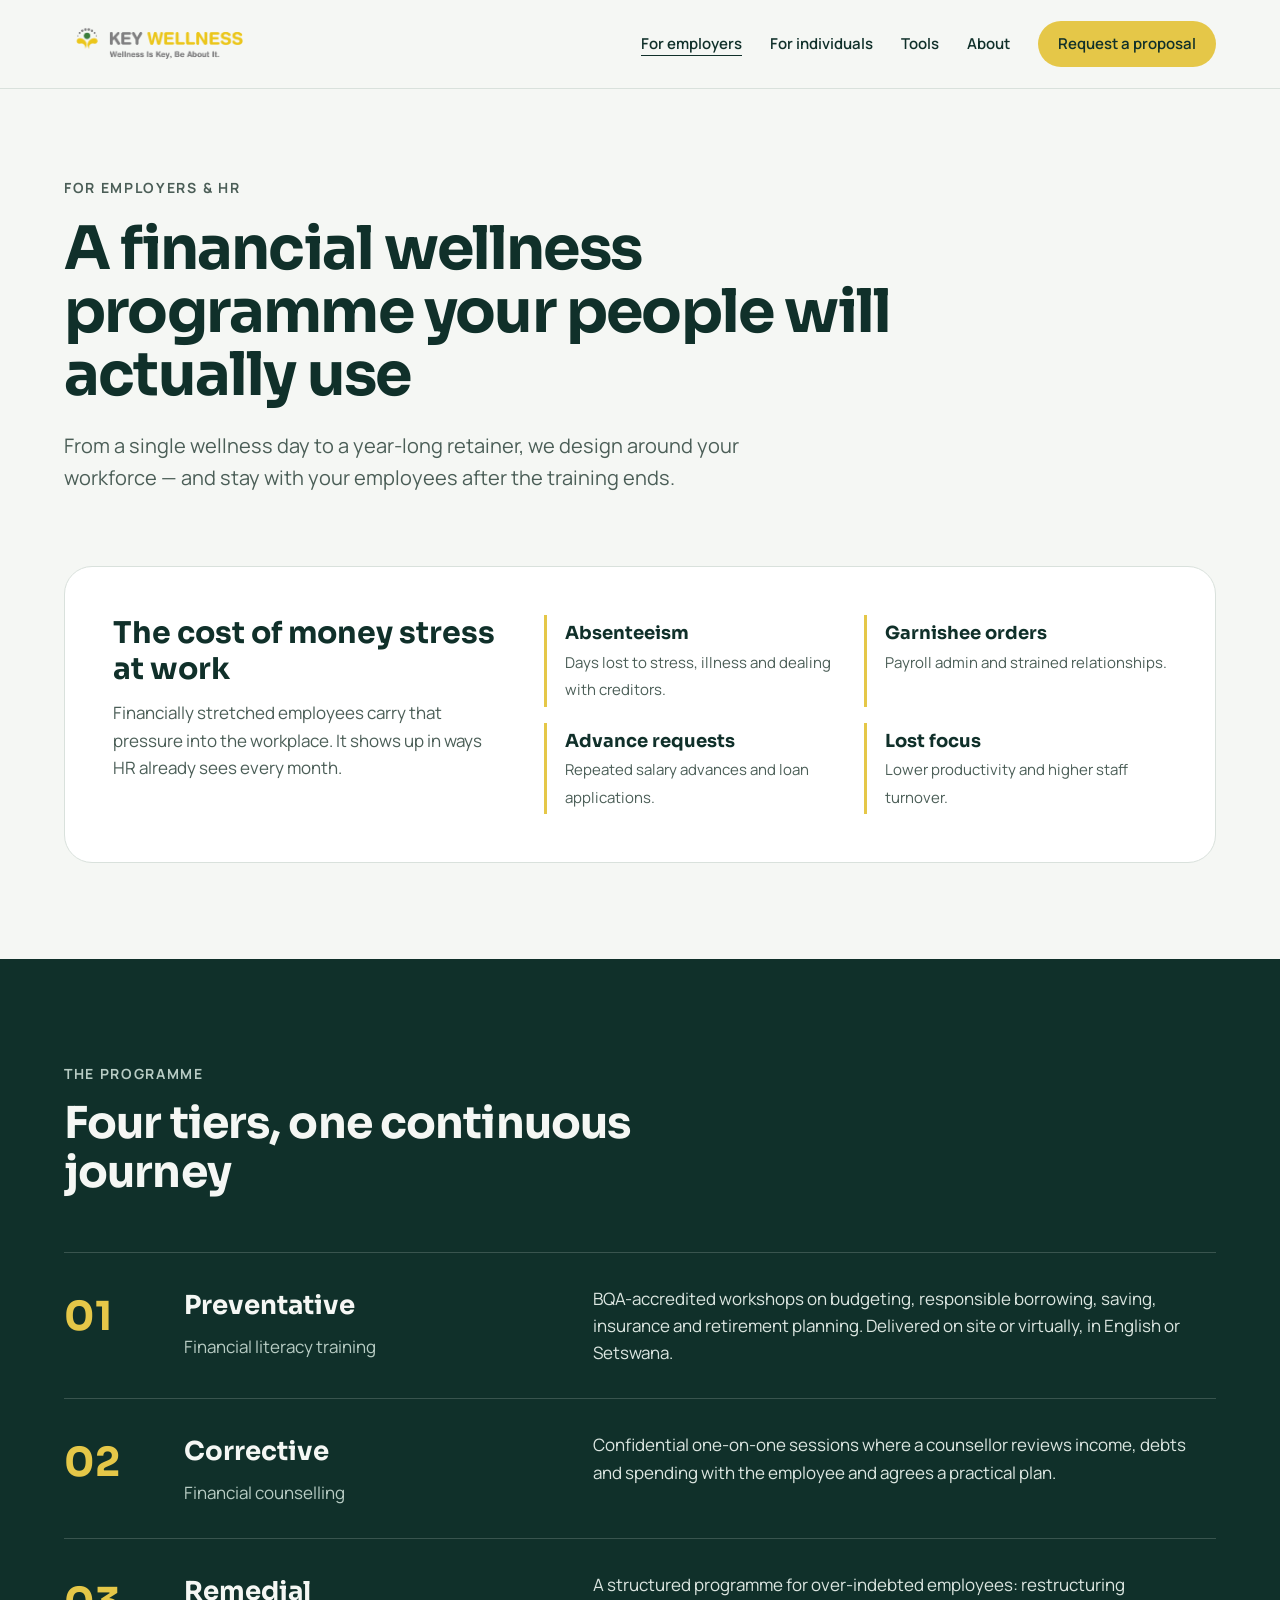
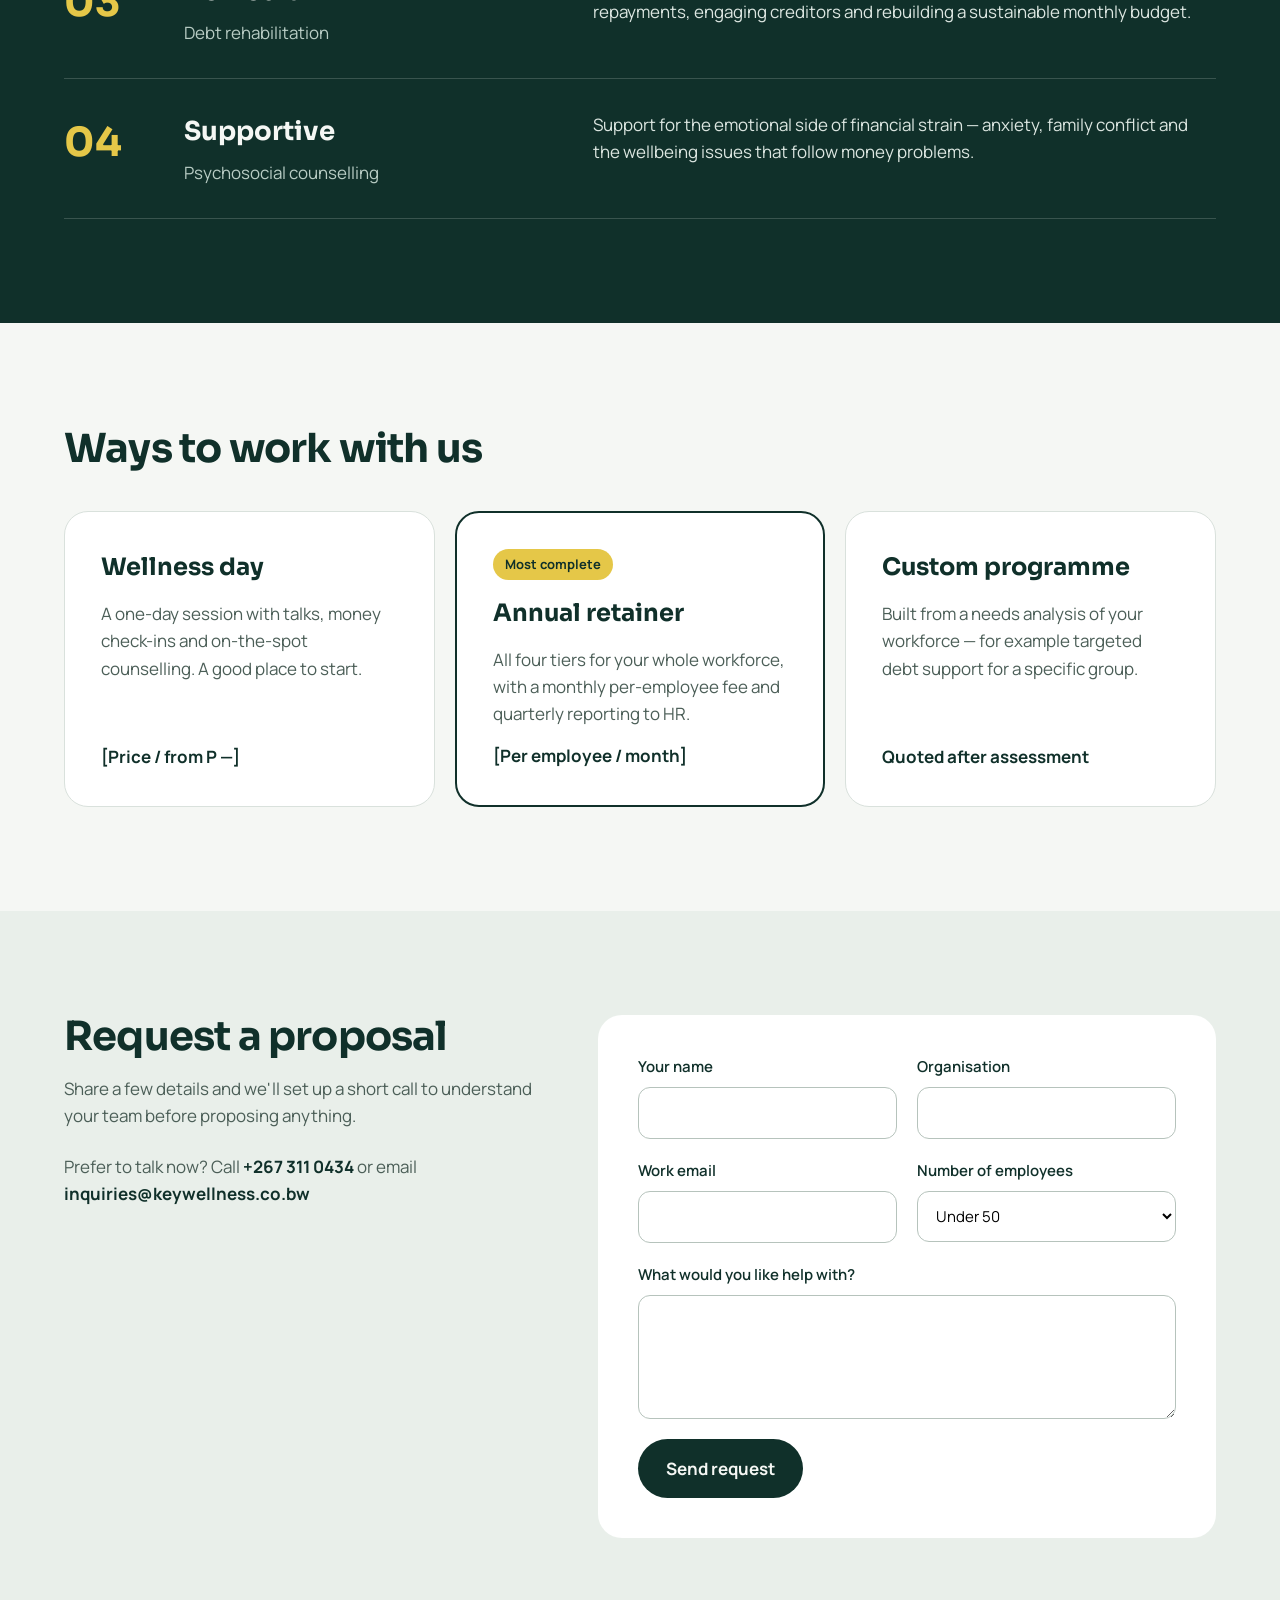
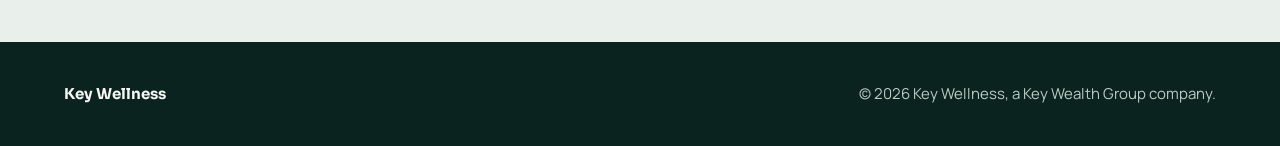
==== employers.html @ bf0156e6 "Redesign Key Wellness site: new home, employers and tools pages Earlier draft moved to previous/.  C" ====
<!doctype html>
<html lang="en">
<head>
<meta charset="utf-8">
<meta name="viewport" content="width=device-width, initial-scale=1">
<title>Key Wellness — For Employers</title>
<meta name="description" content="Financial wellness programmes for employers in Botswana: training, counselling, debt rehabilitation and psychosocial support.">
<link rel="icon" href="logo.png">
<link rel="preconnect" href="https://fonts.googleapis.com">
<link rel="stylesheet" href="https://fonts.googleapis.com/css2?family=Sora:wght@600;700&amp;family=Manrope:wght@400;500;600;700&amp;display=swap">
<style>
body{margin:0;background:#F5F7F4}
a{color:#10302A}a:hover{color:#1C4A40}
</style>
<style>html{scroll-behavior:smooth}*{box-sizing:border-box}img{max-width:100%}@media (max-width:640px){h1{font-size:44px!important}h2{font-size:32px!important}}</style>
</head>
<body>
<div style="font-family: Manrope, system-ui, sans-serif; color: #10302A; background: #F5F7F4; font-size: 17px; line-height: 1.6">

<header style="background: #F5F7F4; border-bottom: 1px solid #D9E1DC">
<nav style="max-width: 1200px; margin: 0 auto; padding: 18px 24px; display: flex; flex-wrap: wrap; align-items: center; justify-content: space-between; gap: 16px">
<a href="index.html" style="display: flex; align-items: center; gap: 10px; text-decoration: none; color: #10302A">
<img src="logo.png" alt="Key Wellness — Wellness Is Key, Be About It." style="height: 52px; width: auto; display: block">
</a>
<div style="display: flex; flex-wrap: wrap; align-items: center; gap: 28px; font-weight: 600; font-size: 15px">
<a href="employers.html" style="text-decoration: underline; text-underline-offset: 6px">For employers</a>
<a href="index.html" style="text-decoration: none">For individuals</a>
<a href="tools.html" style="text-decoration: none">Tools</a>
<a href="index.html" style="text-decoration: none">About</a>
<a href="#enquire" style="text-decoration: none; background: #E5C748; color: #10302A; padding: 11px 20px; border-radius: 999px; min-height: 44px; box-sizing: border-box; display: inline-flex; align-items: center">Request a proposal</a>
</div>
</nav>
</header>

<section style="max-width: 1200px; margin: 0 auto; padding: 88px 24px 72px">
<p style="margin: 0 0 18px; font-size: 14px; font-weight: 700; letter-spacing: 0.12em; text-transform: uppercase; color: #4B5E57">For employers &amp; HR</p>
<h1 style="margin: 0 0 24px; font-family: Sora, sans-serif; font-size: 60px; line-height: 1.05; letter-spacing: -0.03em; max-width: 880px">A financial wellness programme your people will actually use</h1>
<p style="margin: 0; font-size: 20px; color: #4B5E57; max-width: 44rem">From a single wellness day to a year-long retainer, we design around your workforce — and stay with your employees after the training ends.</p>
</section>

<section style="max-width: 1200px; margin: 0 auto; padding: 0 24px 96px">
<div style="background: #FFFFFF; border: 1px solid #D9E1DC; border-radius: 28px; padding: 48px; display: flex; flex-wrap: wrap; gap: 40px">
<div style="flex: 1 1 340px; min-width: 0">
<h2 style="margin: 0 0 12px; font-family: Sora, sans-serif; font-size: 30px; line-height: 1.2">The cost of money stress at work</h2>
<p style="margin: 0; color: #4B5E57">Financially stretched employees carry that pressure into the workplace. It shows up in ways HR already sees every month.</p>
</div>
<div style="flex: 2 1 520px; min-width: 0; display: flex; flex-wrap: wrap; gap: 16px">
<div style="flex: 1 1 220px; border-left: 3px solid #E5C748; padding: 4px 0 4px 18px"><strong style="display: block; font-family: Sora, sans-serif; font-size: 18px">Absenteeism</strong><span style="color: #4B5E57; font-size: 15px">Days lost to stress, illness and dealing with creditors.</span></div>
<div style="flex: 1 1 220px; border-left: 3px solid #E5C748; padding: 4px 0 4px 18px"><strong style="display: block; font-family: Sora, sans-serif; font-size: 18px">Garnishee orders</strong><span style="color: #4B5E57; font-size: 15px">Payroll admin and strained relationships.</span></div>
<div style="flex: 1 1 220px; border-left: 3px solid #E5C748; padding: 4px 0 4px 18px"><strong style="display: block; font-family: Sora, sans-serif; font-size: 18px">Advance requests</strong><span style="color: #4B5E57; font-size: 15px">Repeated salary advances and loan applications.</span></div>
<div style="flex: 1 1 220px; border-left: 3px solid #E5C748; padding: 4px 0 4px 18px"><strong style="display: block; font-family: Sora, sans-serif; font-size: 18px">Lost focus</strong><span style="color: #4B5E57; font-size: 15px">Lower productivity and higher staff turnover.</span></div>
</div>
</div>
</section>

<section style="background: #10302A; color: #F5F7F4">
<div style="max-width: 1200px; margin: 0 auto; padding: 104px 24px">
<p style="margin: 0 0 14px; font-size: 14px; font-weight: 700; letter-spacing: 0.12em; text-transform: uppercase; color: #B8CCC4">The programme</p>
<h2 style="margin: 0 0 56px; font-family: Sora, sans-serif; font-size: 44px; line-height: 1.1; letter-spacing: -0.02em; max-width: 700px">Four tiers, one continuous journey</h2>
<div style="display: flex; flex-direction: column; gap: 0">
<div style="display: flex; flex-wrap: wrap; gap: 20px 48px; padding: 32px 0; border-top: 1px solid rgba(245,247,244,0.18)">
<span style="flex: 0 0 72px; font-family: Sora, sans-serif; font-size: 40px; font-weight: 700; color: #E5C748">01</span>
<div style="flex: 1 1 260px; min-width: 0"><h3 style="margin: 0 0 6px; font-family: Sora, sans-serif; font-size: 26px">Preventative</h3><p style="margin: 0; color: #B8CCC4">Financial literacy training</p></div>
<p style="flex: 2 1 420px; min-width: 0; margin: 0; color: #DCE6E1">BQA-accredited workshops on budgeting, responsible borrowing, saving, insurance and retirement planning. Delivered on site or virtually, in English or Setswana.</p>
</div>
<div style="display: flex; flex-wrap: wrap; gap: 20px 48px; padding: 32px 0; border-top: 1px solid rgba(245,247,244,0.18)">
<span style="flex: 0 0 72px; font-family: Sora, sans-serif; font-size: 40px; font-weight: 700; color: #E5C748">02</span>
<div style="flex: 1 1 260px; min-width: 0"><h3 style="margin: 0 0 6px; font-family: Sora, sans-serif; font-size: 26px">Corrective</h3><p style="margin: 0; color: #B8CCC4">Financial counselling</p></div>
<p style="flex: 2 1 420px; min-width: 0; margin: 0; color: #DCE6E1">Confidential one-on-one sessions where a counsellor reviews income, debts and spending with the employee and agrees a practical plan.</p>
</div>
<div style="display: flex; flex-wrap: wrap; gap: 20px 48px; padding: 32px 0; border-top: 1px solid rgba(245,247,244,0.18)">
<span style="flex: 0 0 72px; font-family: Sora, sans-serif; font-size: 40px; font-weight: 700; color: #E5C748">03</span>
<div style="flex: 1 1 260px; min-width: 0"><h3 style="margin: 0 0 6px; font-family: Sora, sans-serif; font-size: 26px">Remedial</h3><p style="margin: 0; color: #B8CCC4">Debt rehabilitation</p></div>
<p style="flex: 2 1 420px; min-width: 0; margin: 0; color: #DCE6E1">A structured programme for over-indebted employees: restructuring repayments, engaging creditors and rebuilding a sustainable monthly budget.</p>
</div>
<div style="display: flex; flex-wrap: wrap; gap: 20px 48px; padding: 32px 0; border-top: 1px solid rgba(245,247,244,0.18); border-bottom: 1px solid rgba(245,247,244,0.18)">
<span style="flex: 0 0 72px; font-family: Sora, sans-serif; font-size: 40px; font-weight: 700; color: #E5C748">04</span>
<div style="flex: 1 1 260px; min-width: 0"><h3 style="margin: 0 0 6px; font-family: Sora, sans-serif; font-size: 26px">Supportive</h3><p style="margin: 0; color: #B8CCC4">Psychosocial counselling</p></div>
<p style="flex: 2 1 420px; min-width: 0; margin: 0; color: #DCE6E1">Support for the emotional side of financial strain — anxiety, family conflict and the wellbeing issues that follow money problems.</p>
</div>
</div>
</div>
</section>

<section style="max-width: 1200px; margin: 0 auto; padding: 104px 24px">
<h2 style="margin: 0 0 40px; font-family: Sora, sans-serif; font-size: 40px; line-height: 1.1; letter-spacing: -0.02em">Ways to work with us</h2>
<div style="display: flex; flex-wrap: wrap; gap: 20px">
<div style="flex: 1 1 320px; min-width: 0; background: #FFFFFF; border: 1px solid #D9E1DC; border-radius: 24px; padding: 36px; display: flex; flex-direction: column; gap: 14px">
<h3 style="margin: 0; font-family: Sora, sans-serif; font-size: 24px">Wellness day</h3>
<p style="margin: 0; color: #4B5E57">A one-day session with talks, money check-ins and on-the-spot counselling. A good place to start.</p>
<p style="margin: auto 0 0; font-weight: 700">[Price / from P —]</p>
</div>
<div style="flex: 1 1 320px; min-width: 0; background: #FFFFFF; border: 2px solid #10302A; border-radius: 24px; padding: 36px; display: flex; flex-direction: column; gap: 14px">
<span style="align-self: flex-start; font-size: 13px; font-weight: 700; background: #E5C748; padding: 5px 12px; border-radius: 999px">Most complete</span>
<h3 style="margin: 0; font-family: Sora, sans-serif; font-size: 24px">Annual retainer</h3>
<p style="margin: 0; color: #4B5E57">All four tiers for your whole workforce, with a monthly per-employee fee and quarterly reporting to HR.</p>
<p style="margin: auto 0 0; font-weight: 700">[Per employee / month]</p>
</div>
<div style="flex: 1 1 320px; min-width: 0; background: #FFFFFF; border: 1px solid #D9E1DC; border-radius: 24px; padding: 36px; display: flex; flex-direction: column; gap: 14px">
<h3 style="margin: 0; font-family: Sora, sans-serif; font-size: 24px">Custom programme</h3>
<p style="margin: 0; color: #4B5E57">Built from a needs analysis of your workforce — for example targeted debt support for a specific group.</p>
<p style="margin: auto 0 0; font-weight: 700">Quoted after assessment</p>
</div>
</div>
</section>

<section id="enquire" style="background: #E9EFEA">
<div style="max-width: 1200px; margin: 0 auto; padding: 104px 24px; display: flex; flex-wrap: wrap; gap: 56px">
<div style="flex: 1 1 380px; min-width: 0">
<h2 style="margin: 0 0 16px; font-family: Sora, sans-serif; font-size: 40px; line-height: 1.1; letter-spacing: -0.02em">Request a proposal</h2>
<p style="margin: 0 0 24px; color: #4B5E57">Share a few details and we'll set up a short call to understand your team before proposing anything.</p>
<p style="margin: 0; color: #4B5E57">Prefer to talk now? Call <strong style="color: #10302A">+267 311 0434</strong> or email <strong style="color: #10302A">inquiries@keywellness.co.bw</strong></p>
</div>
<form style="flex: 1 1 520px; min-width: 0; background: #FFFFFF; border-radius: 24px; padding: 40px; display: flex; flex-direction: column; gap: 20px">
<div style="display: flex; flex-wrap: wrap; gap: 20px">
<label style="flex: 1 1 220px; display: flex; flex-direction: column; gap: 8px; font-weight: 600; font-size: 15px">Your name<input type="text" style="font: inherit; font-weight: 400; padding: 13px 14px; border: 1.5px solid #B6C3BC; border-radius: 12px; min-height: 48px; box-sizing: border-box"></label>
<label style="flex: 1 1 220px; display: flex; flex-direction: column; gap: 8px; font-weight: 600; font-size: 15px">Organisation<input type="text" style="font: inherit; font-weight: 400; padding: 13px 14px; border: 1.5px solid #B6C3BC; border-radius: 12px; min-height: 48px; box-sizing: border-box"></label>
</div>
<div style="display: flex; flex-wrap: wrap; gap: 20px">
<label style="flex: 1 1 220px; display: flex; flex-direction: column; gap: 8px; font-weight: 600; font-size: 15px">Work email<input type="email" style="font: inherit; font-weight: 400; padding: 13px 14px; border: 1.5px solid #B6C3BC; border-radius: 12px; min-height: 48px; box-sizing: border-box"></label>
<label style="flex: 1 1 220px; display: flex; flex-direction: column; gap: 8px; font-weight: 600; font-size: 15px">Number of employees<select style="font: inherit; font-weight: 400; padding: 13px 14px; border: 1.5px solid #B6C3BC; border-radius: 12px; min-height: 48px; background: #FFFFFF"><option>Under 50</option><option>50 – 200</option><option>200 – 1,000</option><option>Over 1,000</option></select></label>
</div>
<label style="display: flex; flex-direction: column; gap: 8px; font-weight: 600; font-size: 15px">What would you like help with?<textarea rows="4" style="font: inherit; font-weight: 400; padding: 13px 14px; border: 1.5px solid #B6C3BC; border-radius: 12px; resize: vertical"></textarea></label>
<button type="button" style="align-self: flex-start; font: inherit; font-weight: 700; background: #10302A; color: #F5F7F4; border: none; padding: 16px 28px; border-radius: 999px; min-height: 48px; cursor: pointer">Send request</button>
</form>
</div>
</section>

<footer style="background: #0B231E; color: #B8CCC4; font-size: 15px">
<div style="max-width: 1200px; margin: 0 auto; padding: 40px 24px; display: flex; flex-wrap: wrap; gap: 16px; justify-content: space-between">
<span style="font-family: Sora, sans-serif; font-weight: 700; color: #F5F7F4">Key Wellness</span>
<span>© 2026 Key Wellness, a Key Wealth Group company.</span>
</div>
</footer>

</div>
</body>
</html>
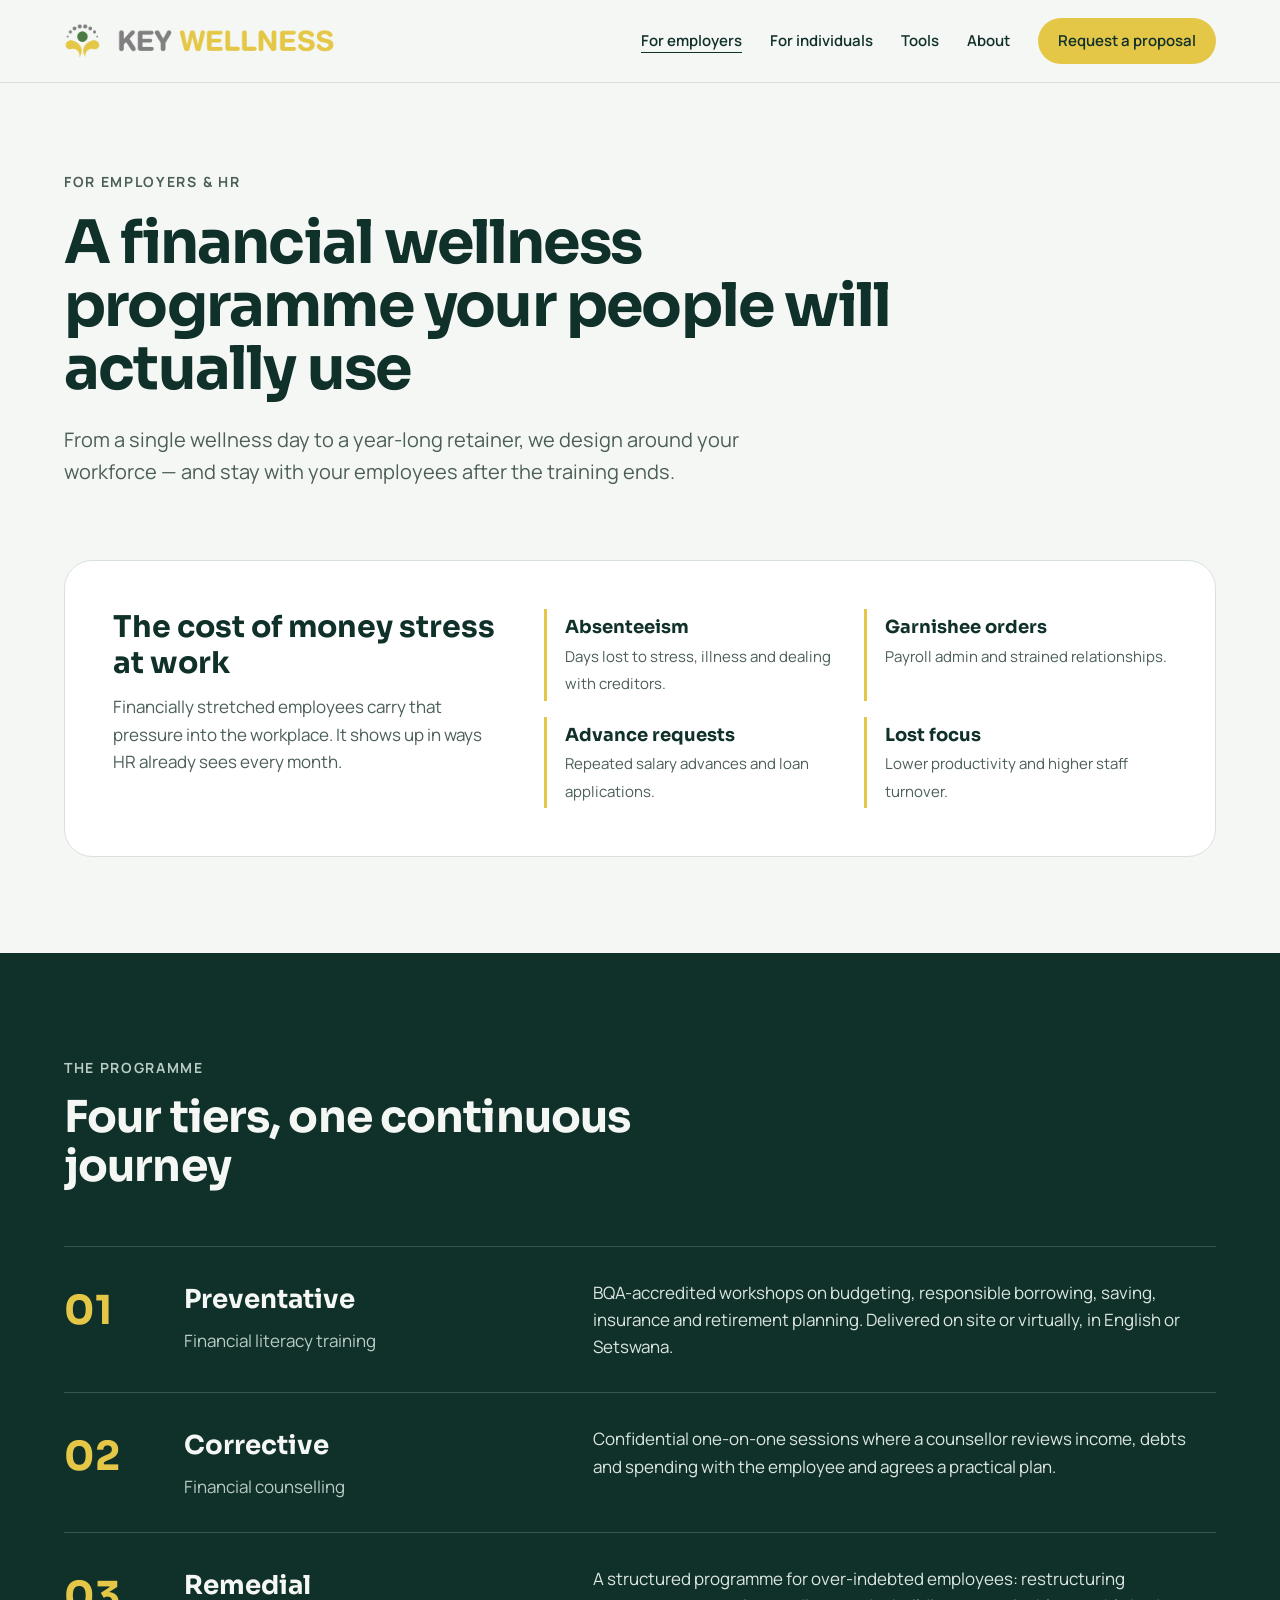
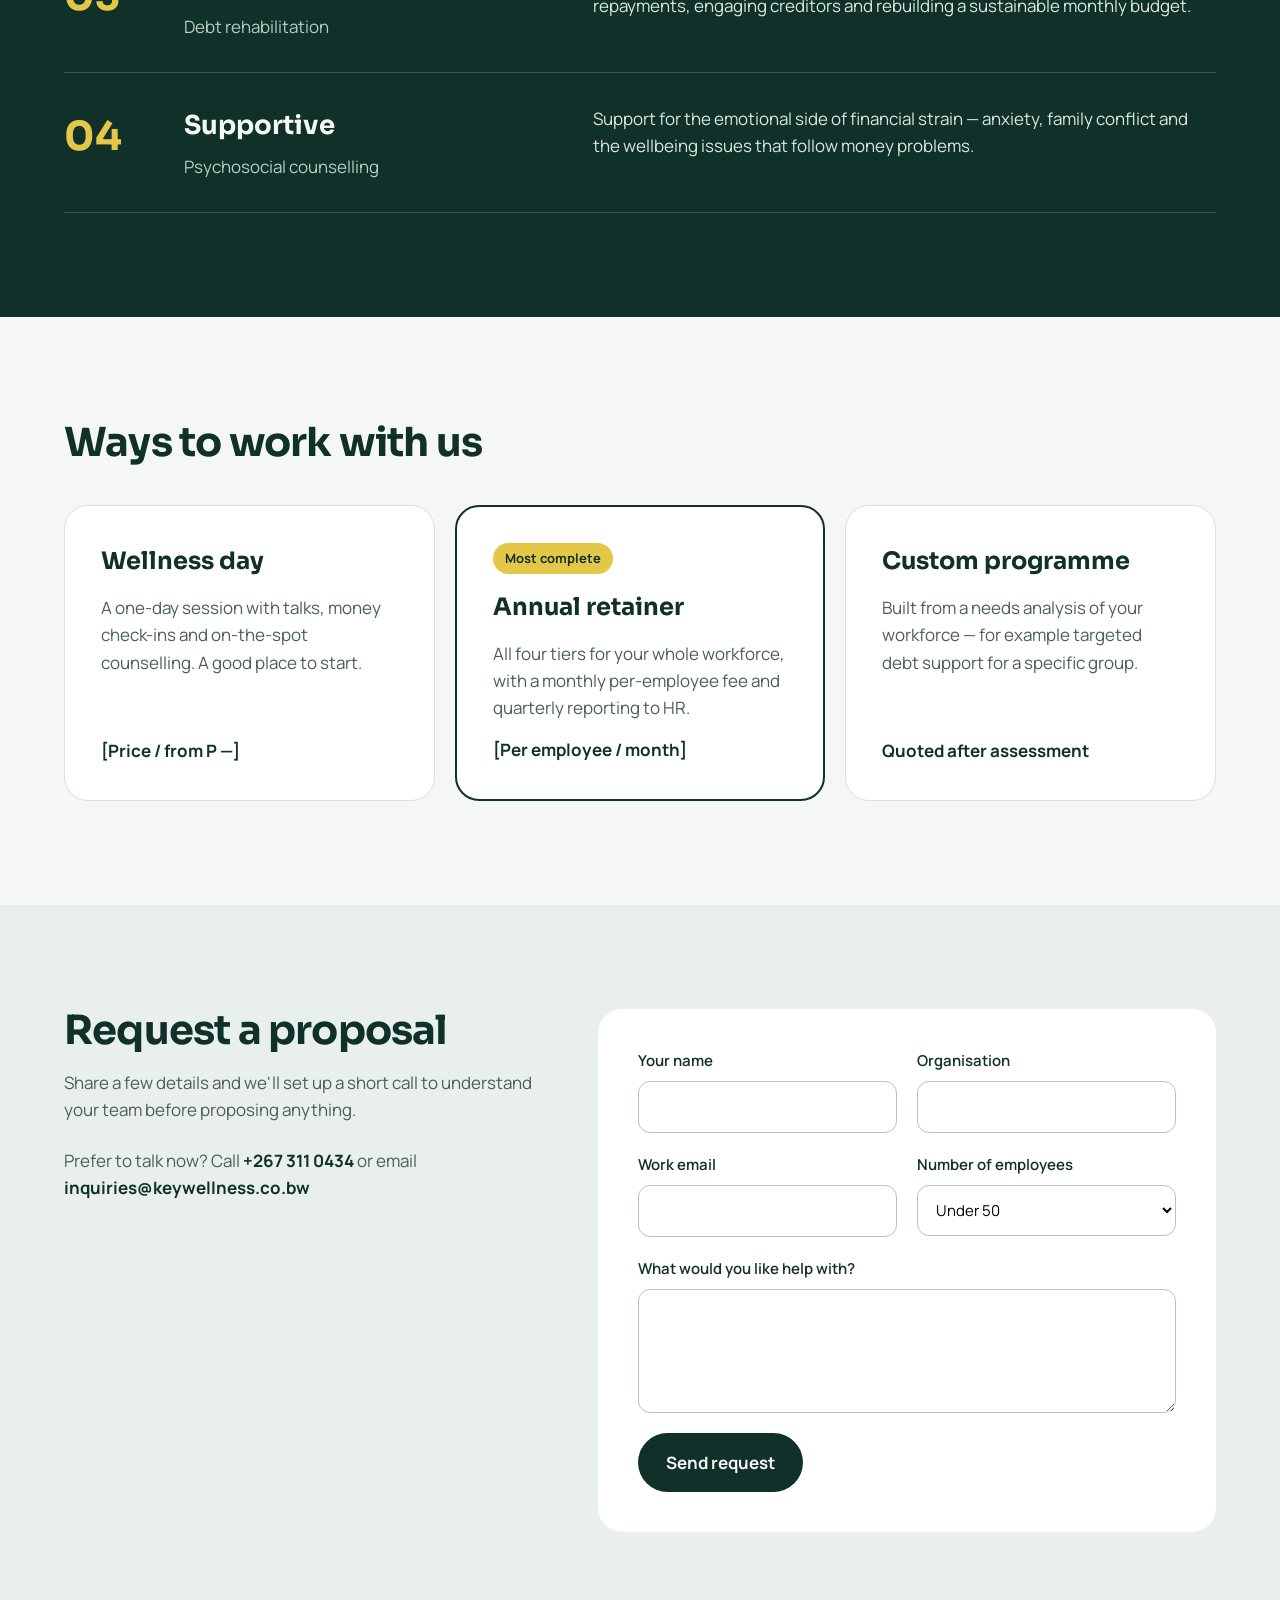
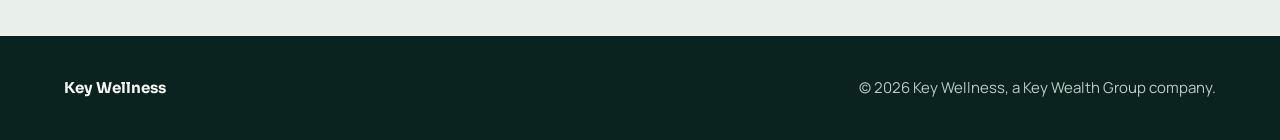
==== commit ec272fc9: "Use logo without tagline in header Co-Authored-By: Claude Opus 5.5 <noreply@anthropic.com> Claude-Se" ====
--- a/employers.html
+++ b/employers.html
@@ -20,7 +20,7 @@
 <header style="background: #F5F7F4; border-bottom: 1px solid #D9E1DC">
 <nav style="max-width: 1200px; margin: 0 auto; padding: 18px 24px; display: flex; flex-wrap: wrap; align-items: center; justify-content: space-between; gap: 16px">
 <a href="index.html" style="display: flex; align-items: center; gap: 10px; text-decoration: none; color: #10302A">
-<img src="logo.png" alt="Key Wellness — Wellness Is Key, Be About It." style="height: 52px; width: auto; display: block">
+<img src="logo.png" alt="Key Wellness" style="height: 36px; width: auto; display: block">
 </a>
 <div style="display: flex; flex-wrap: wrap; align-items: center; gap: 28px; font-weight: 600; font-size: 15px">
 <a href="employers.html" style="text-decoration: underline; text-underline-offset: 6px">For employers</a>
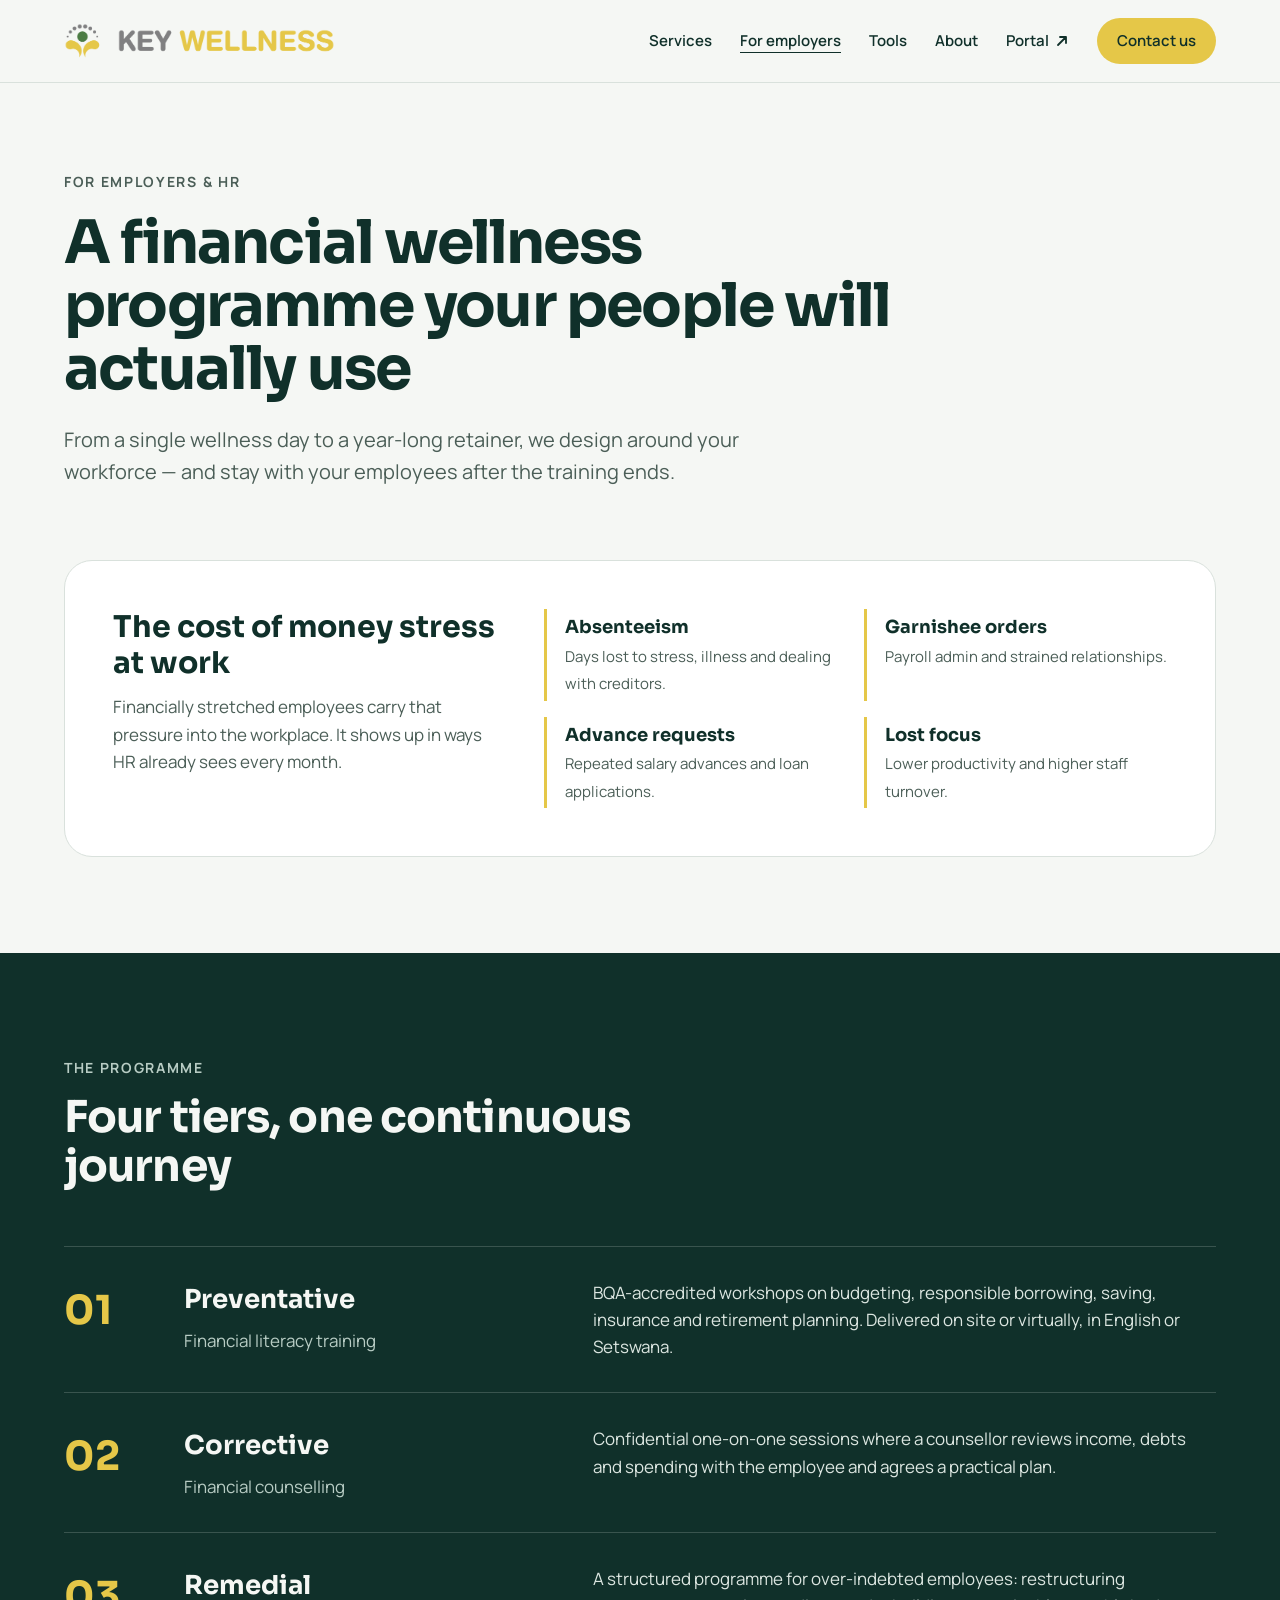
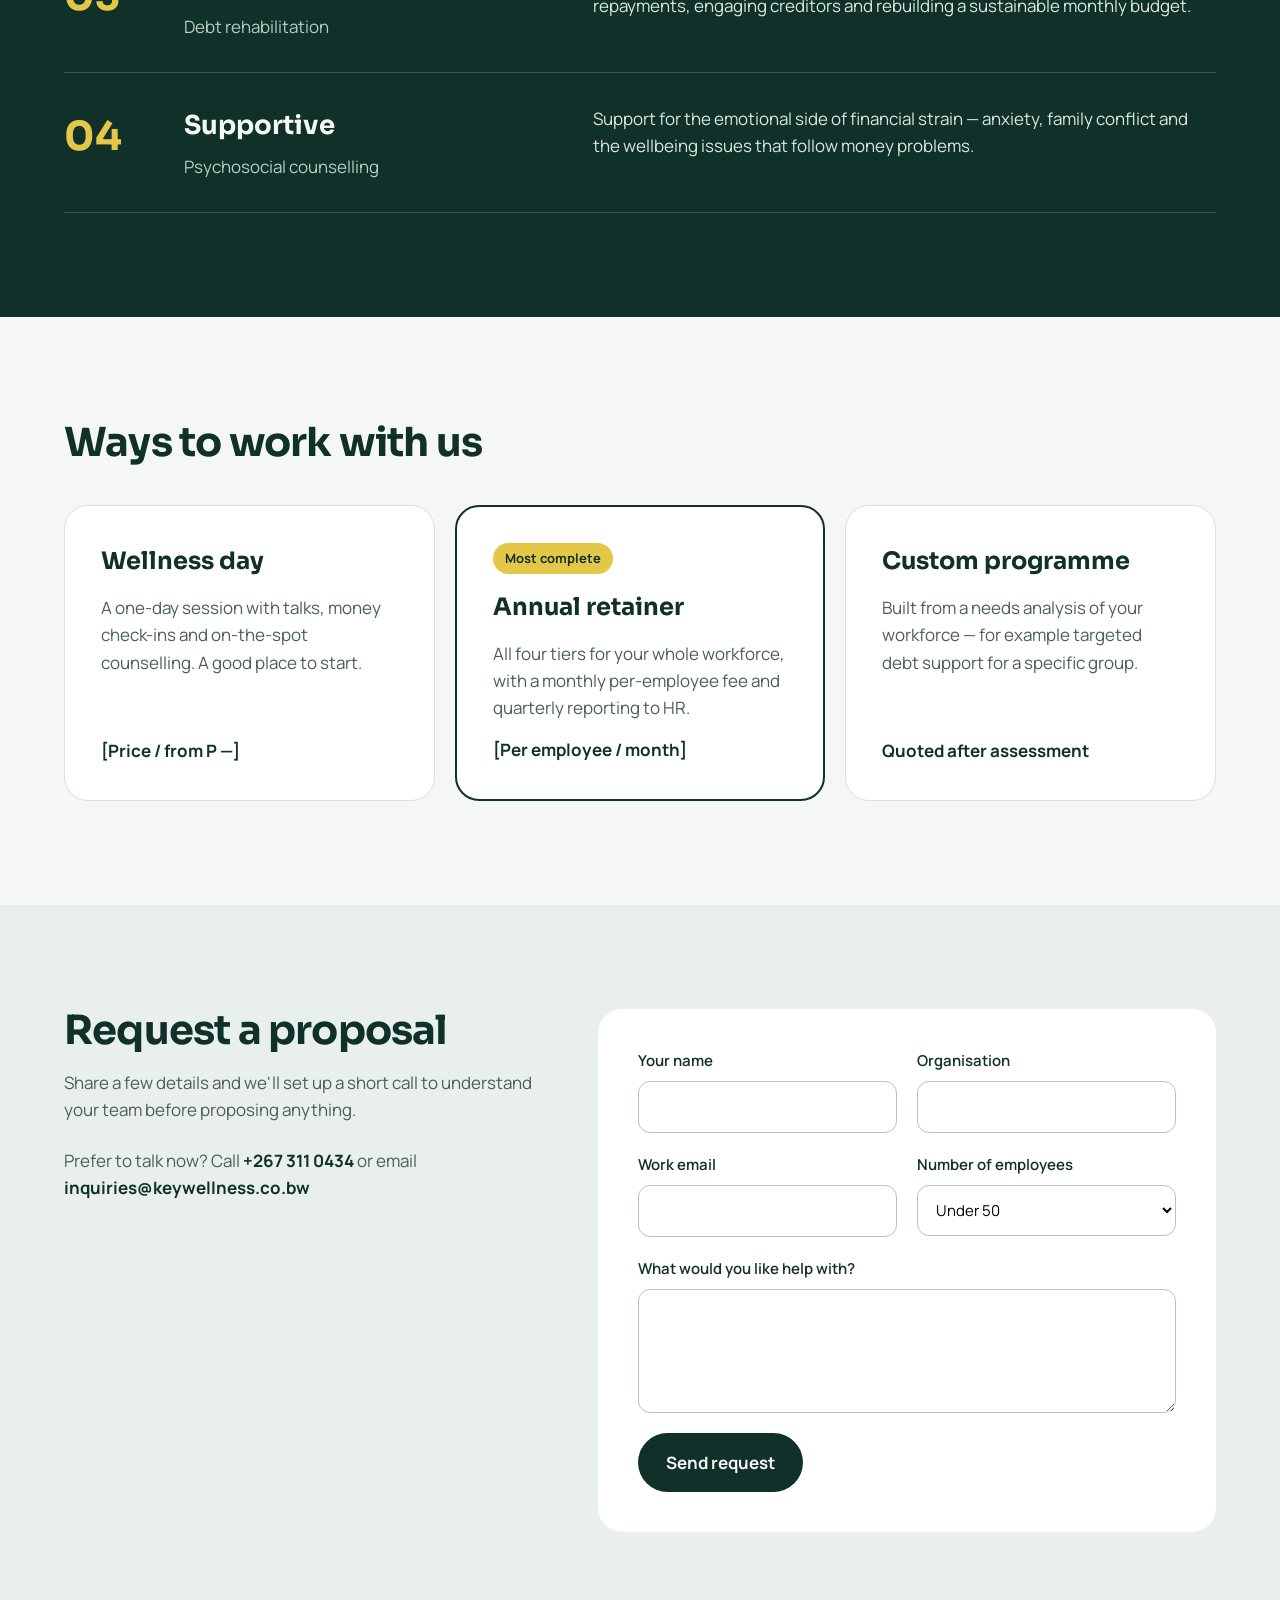
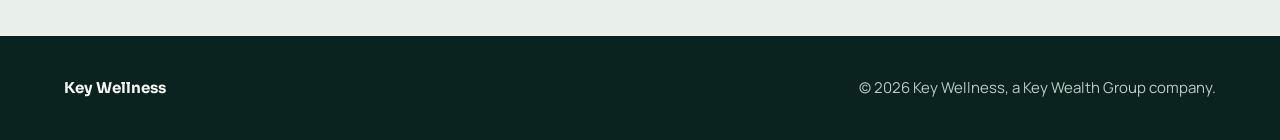
==== commit 6c87d6e8: "Link Portal in main menu to the Key Wellness financial portal; add Tools link Co-Authored-By: Claude" ====
--- a/employers.html
+++ b/employers.html
@@ -23,11 +23,12 @@
 <img src="logo.png" alt="Key Wellness" style="height: 36px; width: auto; display: block">
 </a>
 <div style="display: flex; flex-wrap: wrap; align-items: center; gap: 28px; font-weight: 600; font-size: 15px">
+<a href="index.html#services" style="text-decoration: none">Services</a>
 <a href="employers.html" style="text-decoration: underline; text-underline-offset: 6px">For employers</a>
-<a href="index.html" style="text-decoration: none">For individuals</a>
 <a href="tools.html" style="text-decoration: none">Tools</a>
-<a href="index.html" style="text-decoration: none">About</a>
-<a href="#enquire" style="text-decoration: none; background: #E5C748; color: #10302A; padding: 11px 20px; border-radius: 999px; min-height: 44px; box-sizing: border-box; display: inline-flex; align-items: center">Request a proposal</a>
+<a href="index.html#about" style="text-decoration: none">About</a>
+<a href="https://portal.keywellness.co.bw/" style="text-decoration: none; display: inline-flex; align-items: center; gap: 6px">Portal <svg width="14" height="14" viewBox="0 0 14 14" aria-hidden="true"><path d="M5 3h6v6M11 3 3 11" fill="none" stroke="currentColor" stroke-width="1.8" stroke-linecap="round" stroke-linejoin="round"></path></svg></a>
+<a href="index.html#contact" style="text-decoration: none; background: #E5C748; color: #10302A; padding: 11px 20px; border-radius: 999px; min-height: 44px; box-sizing: border-box; display: inline-flex; align-items: center">Contact us</a>
 </div>
 </nav>
 </header>
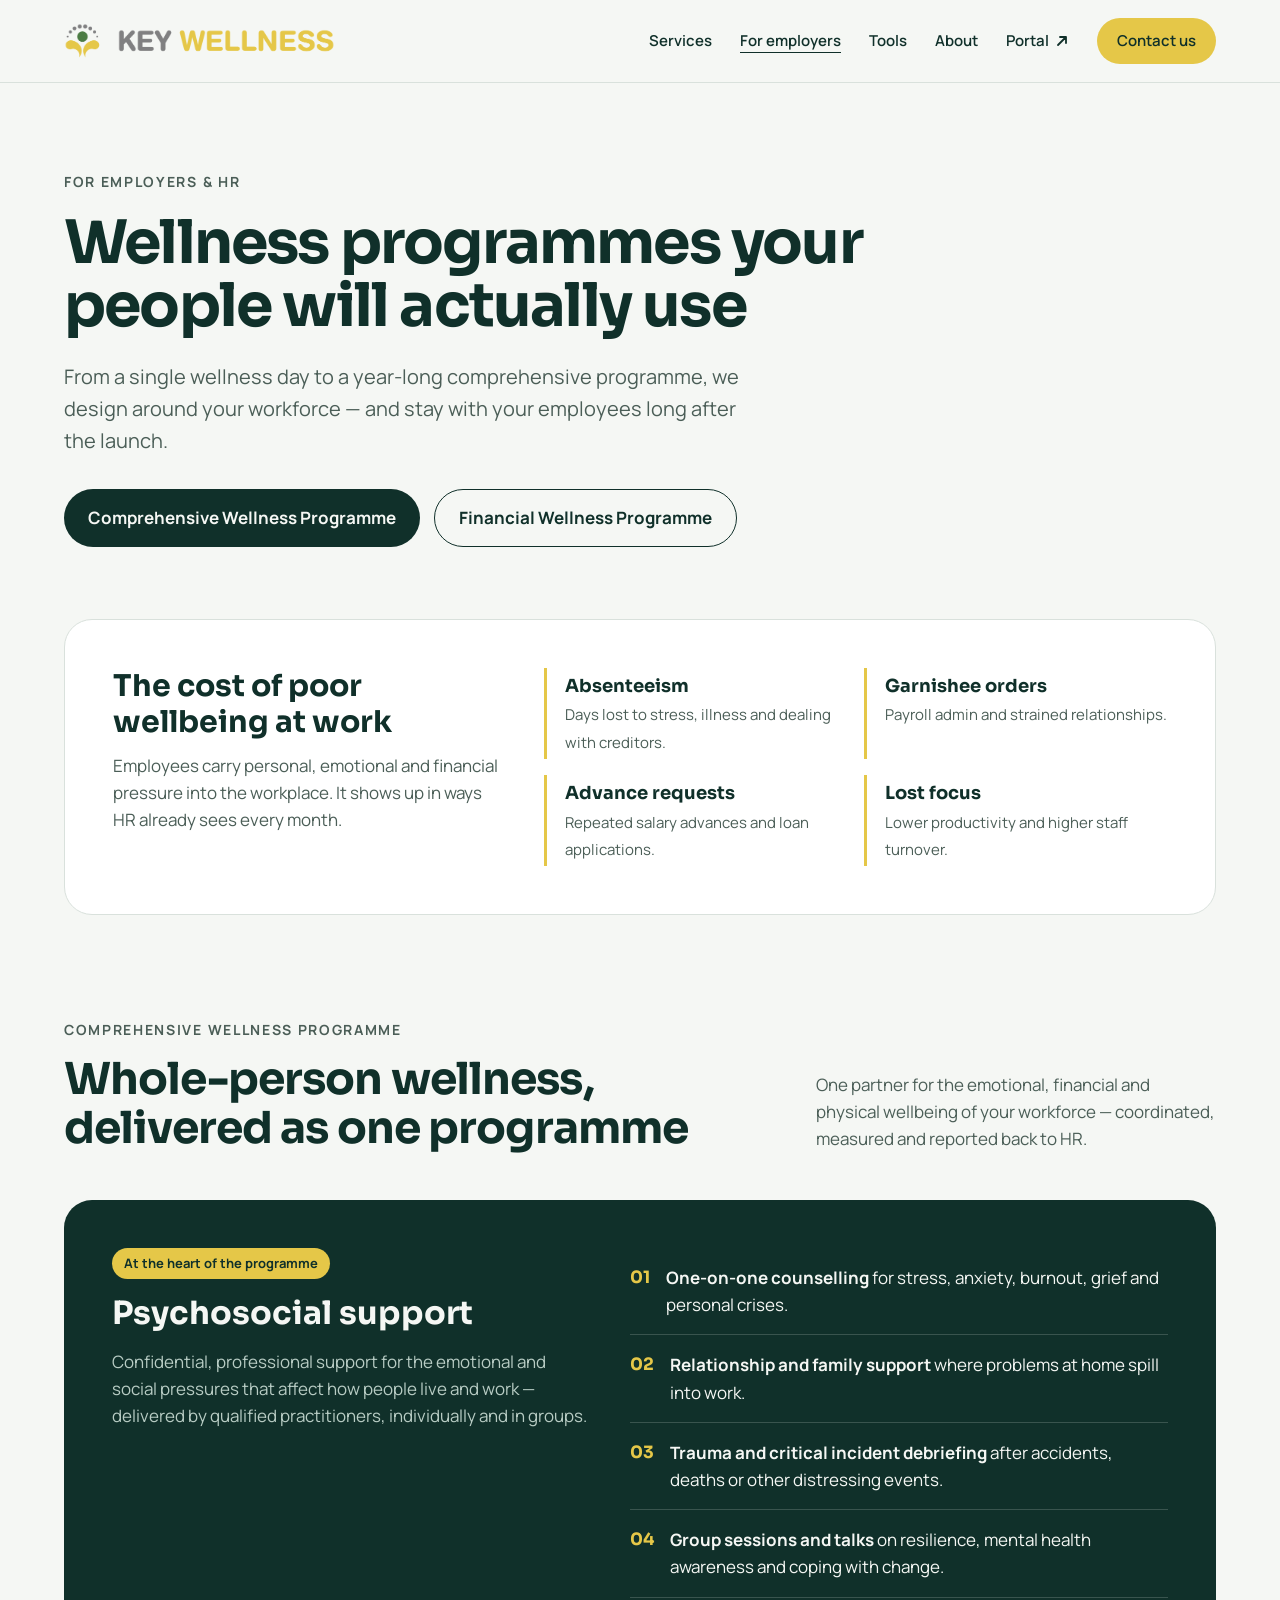
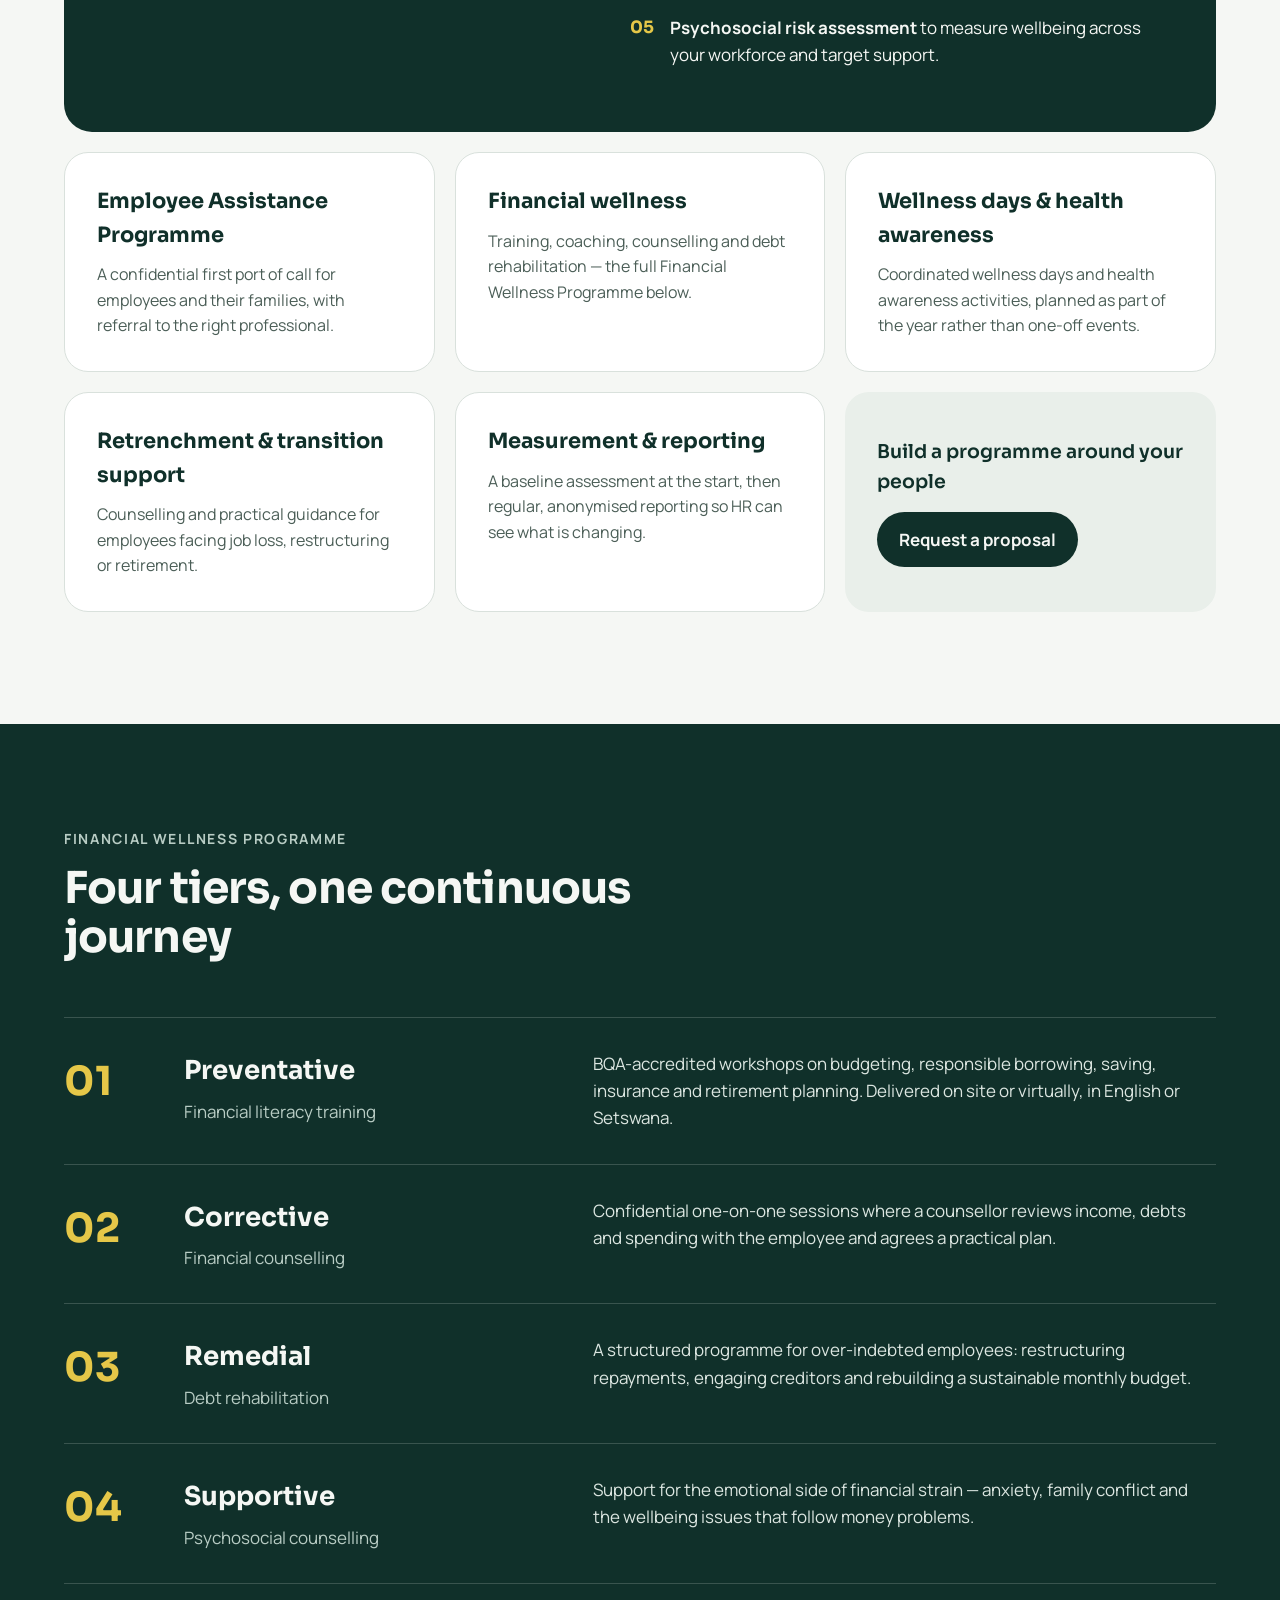
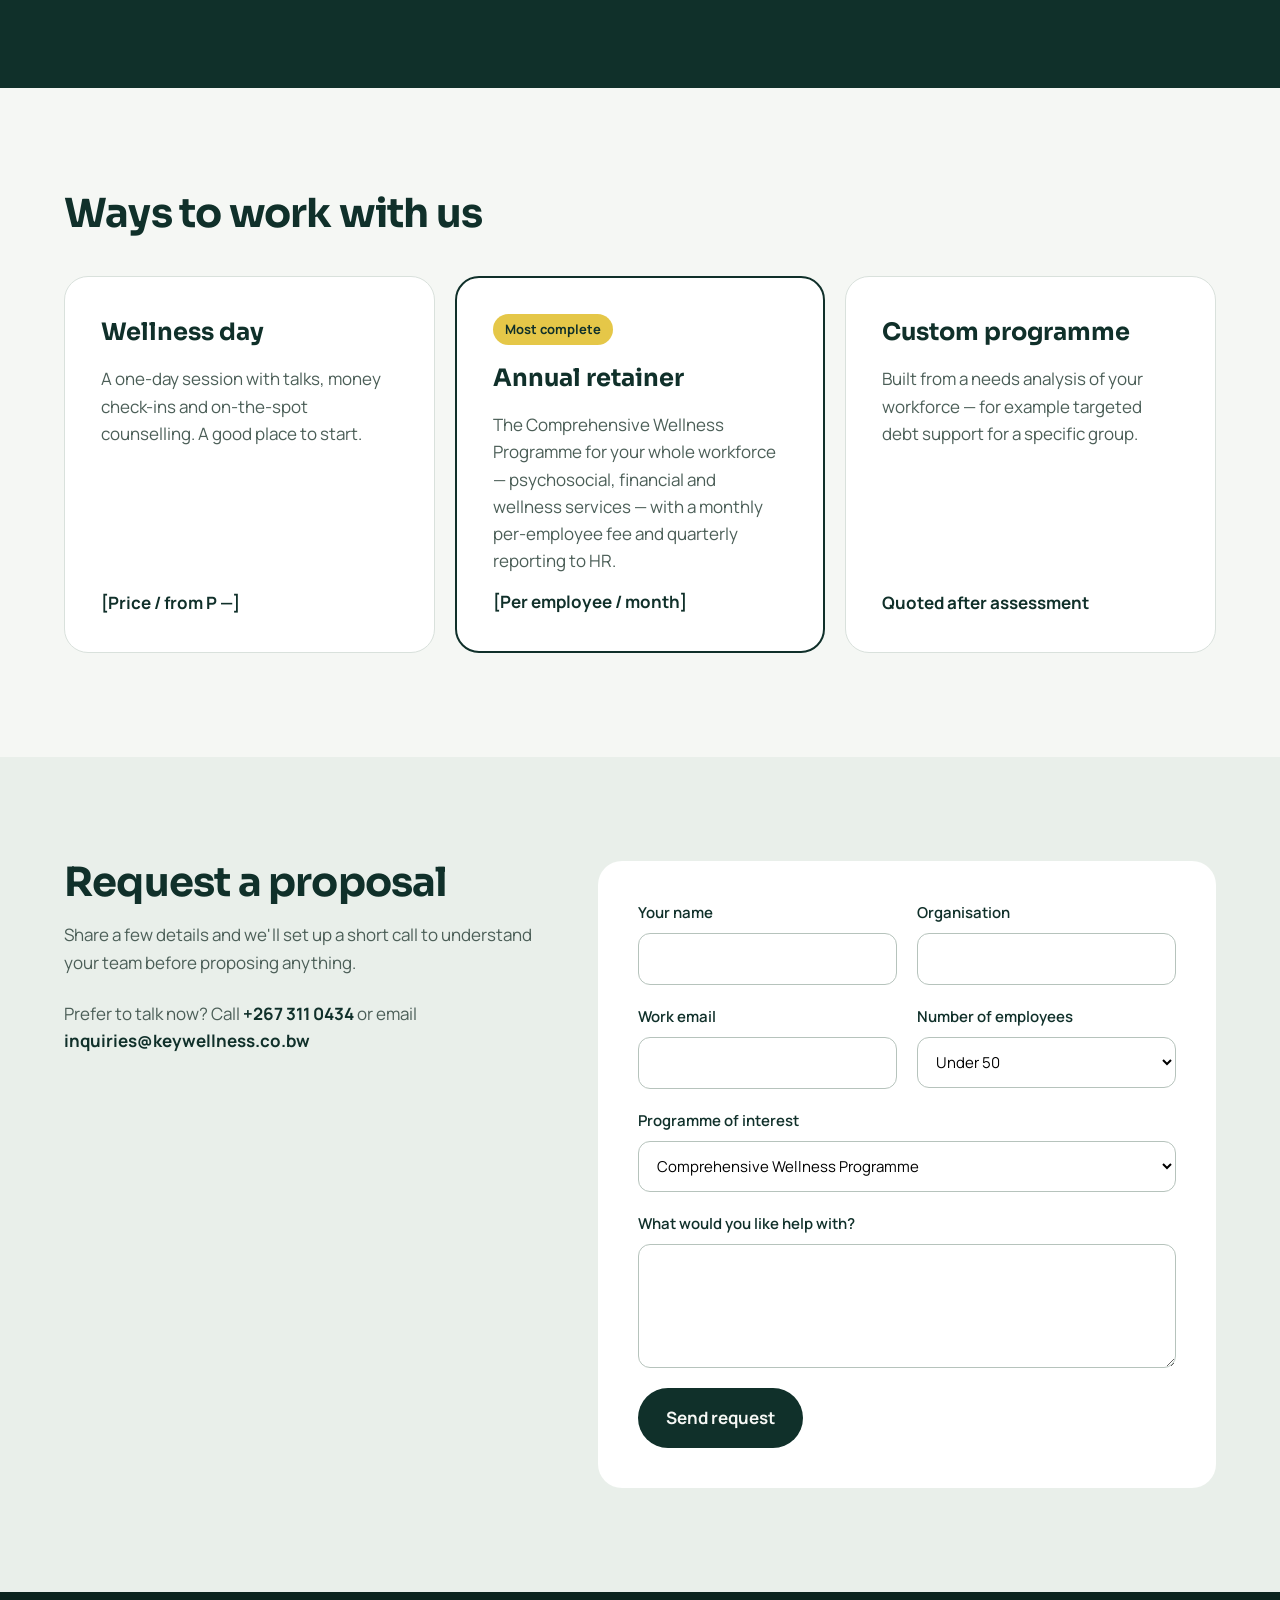
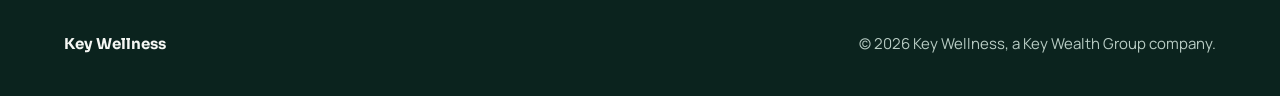
==== commit ead8c91a: "Add Comprehensive Wellness Programme with psychosocial support to employers page Co-Authored-By: Cla" ====
--- a/employers.html
+++ b/employers.html
@@ -35,15 +35,19 @@
 
 <section style="max-width: 1200px; margin: 0 auto; padding: 88px 24px 72px">
 <p style="margin: 0 0 18px; font-size: 14px; font-weight: 700; letter-spacing: 0.12em; text-transform: uppercase; color: #4B5E57">For employers &amp; HR</p>
-<h1 style="margin: 0 0 24px; font-family: Sora, sans-serif; font-size: 60px; line-height: 1.05; letter-spacing: -0.03em; max-width: 880px">A financial wellness programme your people will actually use</h1>
-<p style="margin: 0; font-size: 20px; color: #4B5E57; max-width: 44rem">From a single wellness day to a year-long retainer, we design around your workforce — and stay with your employees after the training ends.</p>
+<h1 style="margin: 0 0 24px; font-family: Sora, sans-serif; font-size: 60px; line-height: 1.05; letter-spacing: -0.03em; max-width: 880px">Wellness programmes your people will actually use</h1>
+<p style="margin: 0 0 32px; font-size: 20px; color: #4B5E57; max-width: 44rem">From a single wellness day to a year-long comprehensive programme, we design around your workforce — and stay with your employees long after the launch.</p>
+<div style="display: flex; flex-wrap: wrap; gap: 14px">
+<a href="#comprehensive" style="text-decoration: none; background: #10302A; color: #F5F7F4; font-weight: 700; padding: 15px 24px; border-radius: 999px; min-height: 44px; box-sizing: border-box">Comprehensive Wellness Programme</a>
+<a href="#financial" style="text-decoration: none; border: 1.5px solid #10302A; font-weight: 700; padding: 14px 24px; border-radius: 999px; min-height: 44px; box-sizing: border-box">Financial Wellness Programme</a>
+</div>
 </section>
 
 <section style="max-width: 1200px; margin: 0 auto; padding: 0 24px 96px">
 <div style="background: #FFFFFF; border: 1px solid #D9E1DC; border-radius: 28px; padding: 48px; display: flex; flex-wrap: wrap; gap: 40px">
 <div style="flex: 1 1 340px; min-width: 0">
-<h2 style="margin: 0 0 12px; font-family: Sora, sans-serif; font-size: 30px; line-height: 1.2">The cost of money stress at work</h2>
-<p style="margin: 0; color: #4B5E57">Financially stretched employees carry that pressure into the workplace. It shows up in ways HR already sees every month.</p>
+<h2 style="margin: 0 0 12px; font-family: Sora, sans-serif; font-size: 30px; line-height: 1.2">The cost of poor wellbeing at work</h2>
+<p style="margin: 0; color: #4B5E57">Employees carry personal, emotional and financial pressure into the workplace. It shows up in ways HR already sees every month.</p>
 </div>
 <div style="flex: 2 1 520px; min-width: 0; display: flex; flex-wrap: wrap; gap: 16px">
 <div style="flex: 1 1 220px; border-left: 3px solid #E5C748; padding: 4px 0 4px 18px"><strong style="display: block; font-family: Sora, sans-serif; font-size: 18px">Absenteeism</strong><span style="color: #4B5E57; font-size: 15px">Days lost to stress, illness and dealing with creditors.</span></div>
@@ -54,9 +58,61 @@
 </div>
 </section>
 
-<section style="background: #10302A; color: #F5F7F4">
+<section id="comprehensive" style="max-width: 1200px; margin: 0 auto; padding: 8px 24px 112px">
+<div style="display: flex; flex-wrap: wrap; justify-content: space-between; align-items: flex-end; gap: 24px; margin-bottom: 48px">
+<div style="max-width: 680px">
+<p style="margin: 0 0 14px; font-size: 14px; font-weight: 700; letter-spacing: 0.12em; text-transform: uppercase; color: #4B5E57">Comprehensive Wellness Programme</p>
+<h2 style="margin: 0; font-family: Sora, sans-serif; font-size: 44px; line-height: 1.1; letter-spacing: -0.02em">Whole-person wellness, delivered as one programme</h2>
+</div>
+<p style="margin: 0; max-width: 400px; color: #4B5E57">One partner for the emotional, financial and physical wellbeing of your workforce — coordinated, measured and reported back to HR.</p>
+</div>
+
+<div style="background: #10302A; color: #F5F7F4; border-radius: 28px; padding: 48px; display: flex; flex-wrap: wrap; gap: 40px; margin-bottom: 20px">
+<div style="flex: 1 1 360px; min-width: 0; display: flex; flex-direction: column; gap: 16px">
+<span style="align-self: flex-start; font-size: 13px; font-weight: 700; background: #E5C748; color: #10302A; padding: 5px 12px; border-radius: 999px">At the heart of the programme</span>
+<h3 style="margin: 0; font-family: Sora, sans-serif; font-size: 32px; line-height: 1.15">Psychosocial support</h3>
+<p style="margin: 0; color: #B8CCC4">Confidential, professional support for the emotional and social pressures that affect how people live and work — delivered by qualified practitioners, individually and in groups.</p>
+</div>
+<div style="flex: 1 1 420px; min-width: 0; display: flex; flex-direction: column">
+<div style="display: flex; gap: 16px; padding: 16px 0; border-bottom: 1px solid rgba(245,247,244,0.18)"><span style="font-family: Sora, sans-serif; font-weight: 700; color: #E5C748">01</span><span><strong>One-on-one counselling</strong> for stress, anxiety, burnout, grief and personal crises.</span></div>
+<div style="display: flex; gap: 16px; padding: 16px 0; border-bottom: 1px solid rgba(245,247,244,0.18)"><span style="font-family: Sora, sans-serif; font-weight: 700; color: #E5C748">02</span><span><strong>Relationship and family support</strong> where problems at home spill into work.</span></div>
+<div style="display: flex; gap: 16px; padding: 16px 0; border-bottom: 1px solid rgba(245,247,244,0.18)"><span style="font-family: Sora, sans-serif; font-weight: 700; color: #E5C748">03</span><span><strong>Trauma and critical incident debriefing</strong> after accidents, deaths or other distressing events.</span></div>
+<div style="display: flex; gap: 16px; padding: 16px 0; border-bottom: 1px solid rgba(245,247,244,0.18)"><span style="font-family: Sora, sans-serif; font-weight: 700; color: #E5C748">04</span><span><strong>Group sessions and talks</strong> on resilience, mental health awareness and coping with change.</span></div>
+<div style="display: flex; gap: 16px; padding: 16px 0"><span style="font-family: Sora, sans-serif; font-weight: 700; color: #E5C748">05</span><span><strong>Psychosocial risk assessment</strong> to measure wellbeing across your workforce and target support.</span></div>
+</div>
+</div>
+
+<div style="display: flex; flex-wrap: wrap; gap: 20px">
+<div style="flex: 1 1 340px; min-width: 0; background: #FFFFFF; border: 1px solid #D9E1DC; border-radius: 24px; padding: 32px; display: flex; flex-direction: column; gap: 10px">
+<h3 style="margin: 0; font-family: Sora, sans-serif; font-size: 21px">Employee Assistance Programme</h3>
+<p style="margin: 0; color: #4B5E57; font-size: 16px">A confidential first port of call for employees and their families, with referral to the right professional.</p>
+</div>
+<div style="flex: 1 1 340px; min-width: 0; background: #FFFFFF; border: 1px solid #D9E1DC; border-radius: 24px; padding: 32px; display: flex; flex-direction: column; gap: 10px">
+<h3 style="margin: 0; font-family: Sora, sans-serif; font-size: 21px">Financial wellness</h3>
+<p style="margin: 0; color: #4B5E57; font-size: 16px">Training, coaching, counselling and debt rehabilitation — the full Financial Wellness Programme below.</p>
+</div>
+<div style="flex: 1 1 340px; min-width: 0; background: #FFFFFF; border: 1px solid #D9E1DC; border-radius: 24px; padding: 32px; display: flex; flex-direction: column; gap: 10px">
+<h3 style="margin: 0; font-family: Sora, sans-serif; font-size: 21px">Wellness days &amp; health awareness</h3>
+<p style="margin: 0; color: #4B5E57; font-size: 16px">Coordinated wellness days and health awareness activities, planned as part of the year rather than one-off events.</p>
+</div>
+<div style="flex: 1 1 340px; min-width: 0; background: #FFFFFF; border: 1px solid #D9E1DC; border-radius: 24px; padding: 32px; display: flex; flex-direction: column; gap: 10px">
+<h3 style="margin: 0; font-family: Sora, sans-serif; font-size: 21px">Retrenchment &amp; transition support</h3>
+<p style="margin: 0; color: #4B5E57; font-size: 16px">Counselling and practical guidance for employees facing job loss, restructuring or retirement.</p>
+</div>
+<div style="flex: 1 1 340px; min-width: 0; background: #FFFFFF; border: 1px solid #D9E1DC; border-radius: 24px; padding: 32px; display: flex; flex-direction: column; gap: 10px">
+<h3 style="margin: 0; font-family: Sora, sans-serif; font-size: 21px">Measurement &amp; reporting</h3>
+<p style="margin: 0; color: #4B5E57; font-size: 16px">A baseline assessment at the start, then regular, anonymised reporting so HR can see what is changing.</p>
+</div>
+<div style="flex: 1 1 340px; min-width: 0; background: #E9EFEA; border-radius: 24px; padding: 32px; display: flex; flex-direction: column; gap: 14px; justify-content: center">
+<p style="margin: 0; font-family: Sora, sans-serif; font-weight: 600; font-size: 19px">Build a programme around your people</p>
+<a href="#enquire" style="align-self: flex-start; text-decoration: none; background: #10302A; color: #F5F7F4; font-weight: 700; padding: 14px 22px; border-radius: 999px; min-height: 44px; box-sizing: border-box">Request a proposal</a>
+</div>
+</div>
+</section>
+
+<section id="financial" style="background: #10302A; color: #F5F7F4">
 <div style="max-width: 1200px; margin: 0 auto; padding: 104px 24px">
-<p style="margin: 0 0 14px; font-size: 14px; font-weight: 700; letter-spacing: 0.12em; text-transform: uppercase; color: #B8CCC4">The programme</p>
+<p style="margin: 0 0 14px; font-size: 14px; font-weight: 700; letter-spacing: 0.12em; text-transform: uppercase; color: #B8CCC4">Financial Wellness Programme</p>
 <h2 style="margin: 0 0 56px; font-family: Sora, sans-serif; font-size: 44px; line-height: 1.1; letter-spacing: -0.02em; max-width: 700px">Four tiers, one continuous journey</h2>
 <div style="display: flex; flex-direction: column; gap: 0">
 <div style="display: flex; flex-wrap: wrap; gap: 20px 48px; padding: 32px 0; border-top: 1px solid rgba(245,247,244,0.18)">
@@ -94,7 +150,7 @@
 <div style="flex: 1 1 320px; min-width: 0; background: #FFFFFF; border: 2px solid #10302A; border-radius: 24px; padding: 36px; display: flex; flex-direction: column; gap: 14px">
 <span style="align-self: flex-start; font-size: 13px; font-weight: 700; background: #E5C748; padding: 5px 12px; border-radius: 999px">Most complete</span>
 <h3 style="margin: 0; font-family: Sora, sans-serif; font-size: 24px">Annual retainer</h3>
-<p style="margin: 0; color: #4B5E57">All four tiers for your whole workforce, with a monthly per-employee fee and quarterly reporting to HR.</p>
+<p style="margin: 0; color: #4B5E57">The Comprehensive Wellness Programme for your whole workforce — psychosocial, financial and wellness services — with a monthly per-employee fee and quarterly reporting to HR.</p>
 <p style="margin: auto 0 0; font-weight: 700">[Per employee / month]</p>
 </div>
 <div style="flex: 1 1 320px; min-width: 0; background: #FFFFFF; border: 1px solid #D9E1DC; border-radius: 24px; padding: 36px; display: flex; flex-direction: column; gap: 14px">
@@ -121,6 +177,7 @@
 <label style="flex: 1 1 220px; display: flex; flex-direction: column; gap: 8px; font-weight: 600; font-size: 15px">Work email<input type="email" style="font: inherit; font-weight: 400; padding: 13px 14px; border: 1.5px solid #B6C3BC; border-radius: 12px; min-height: 48px; box-sizing: border-box"></label>
 <label style="flex: 1 1 220px; display: flex; flex-direction: column; gap: 8px; font-weight: 600; font-size: 15px">Number of employees<select style="font: inherit; font-weight: 400; padding: 13px 14px; border: 1.5px solid #B6C3BC; border-radius: 12px; min-height: 48px; background: #FFFFFF"><option>Under 50</option><option>50 – 200</option><option>200 – 1,000</option><option>Over 1,000</option></select></label>
 </div>
+<label style="display: flex; flex-direction: column; gap: 8px; font-weight: 600; font-size: 15px">Programme of interest<select style="font: inherit; font-weight: 400; padding: 13px 14px; border: 1.5px solid #B6C3BC; border-radius: 12px; min-height: 48px; background: #FFFFFF"><option>Comprehensive Wellness Programme</option><option>Financial Wellness Programme</option><option>Psychosocial support</option><option>Wellness day</option><option>Not sure yet</option></select></label>
 <label style="display: flex; flex-direction: column; gap: 8px; font-weight: 600; font-size: 15px">What would you like help with?<textarea rows="4" style="font: inherit; font-weight: 400; padding: 13px 14px; border: 1.5px solid #B6C3BC; border-radius: 12px; resize: vertical"></textarea></label>
 <button type="button" style="align-self: flex-start; font: inherit; font-weight: 700; background: #10302A; color: #F5F7F4; border: none; padding: 16px 28px; border-radius: 999px; min-height: 48px; cursor: pointer">Send request</button>
 </form>
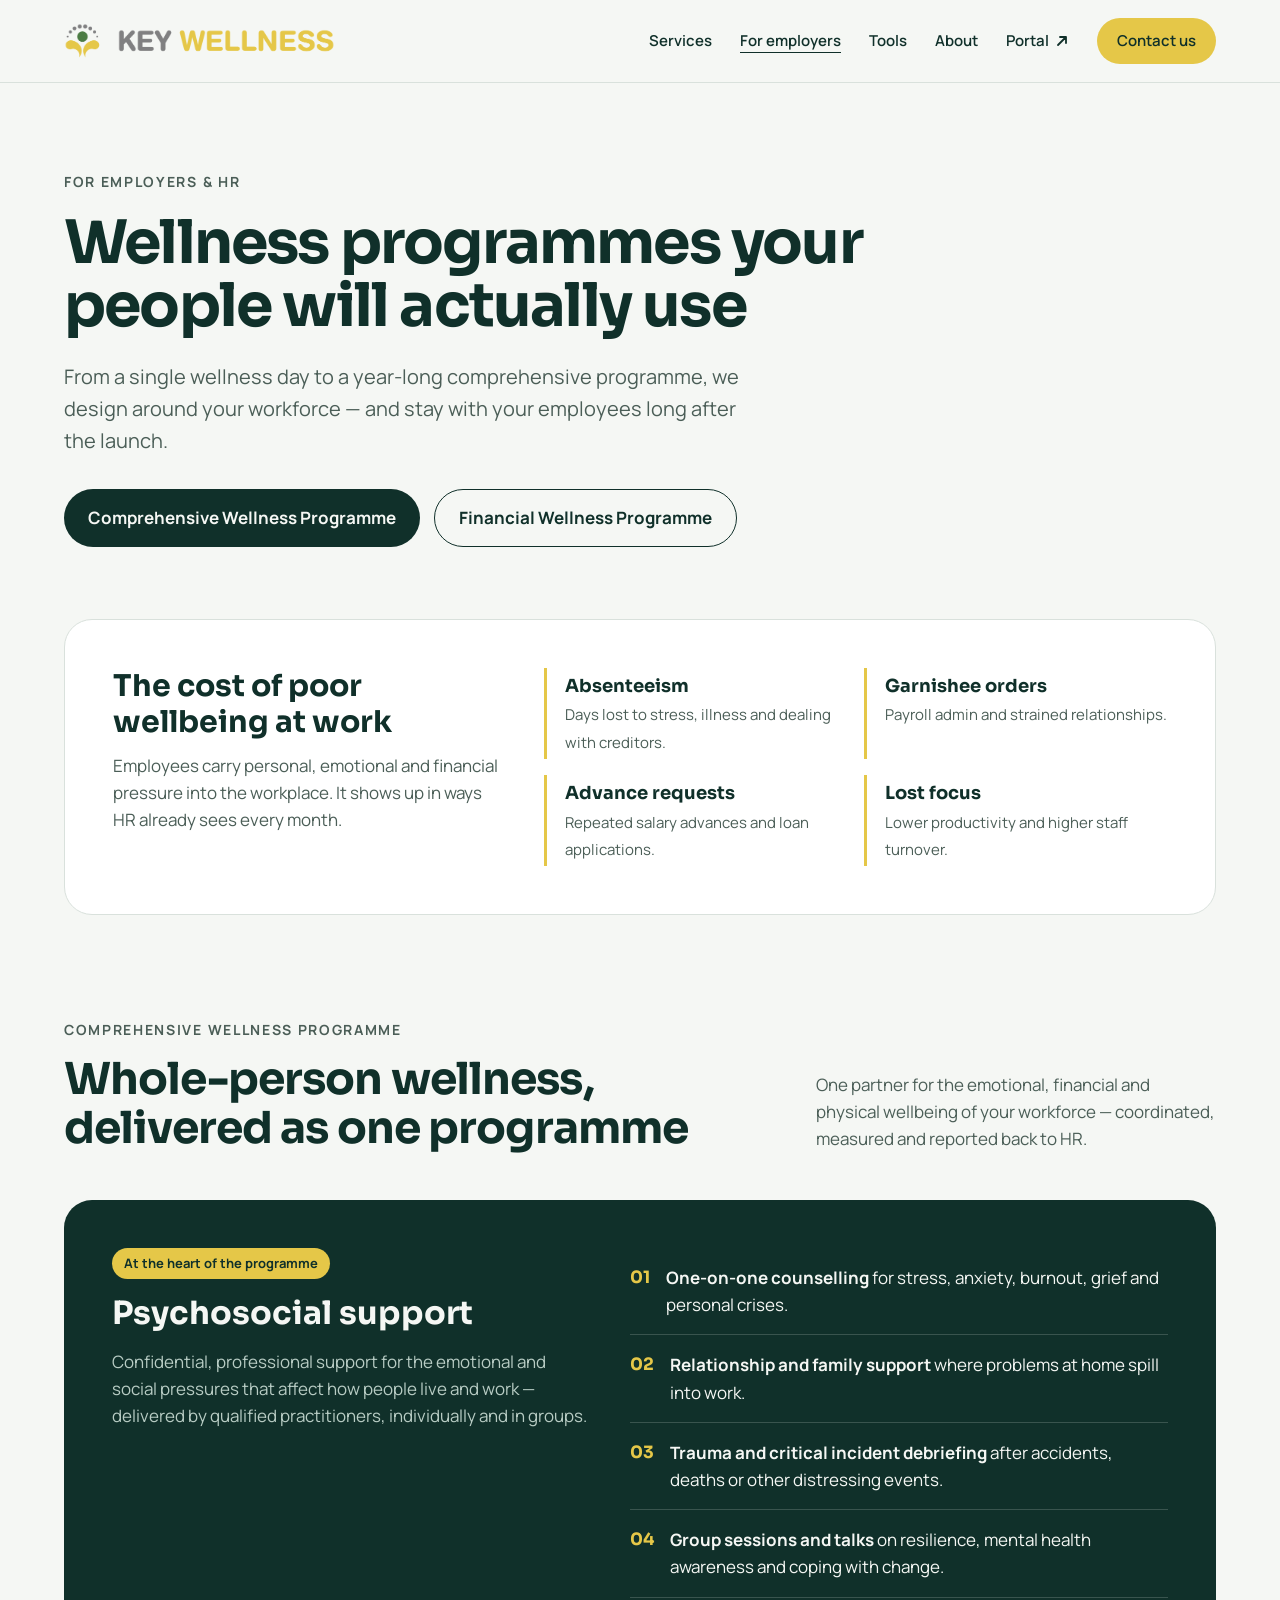
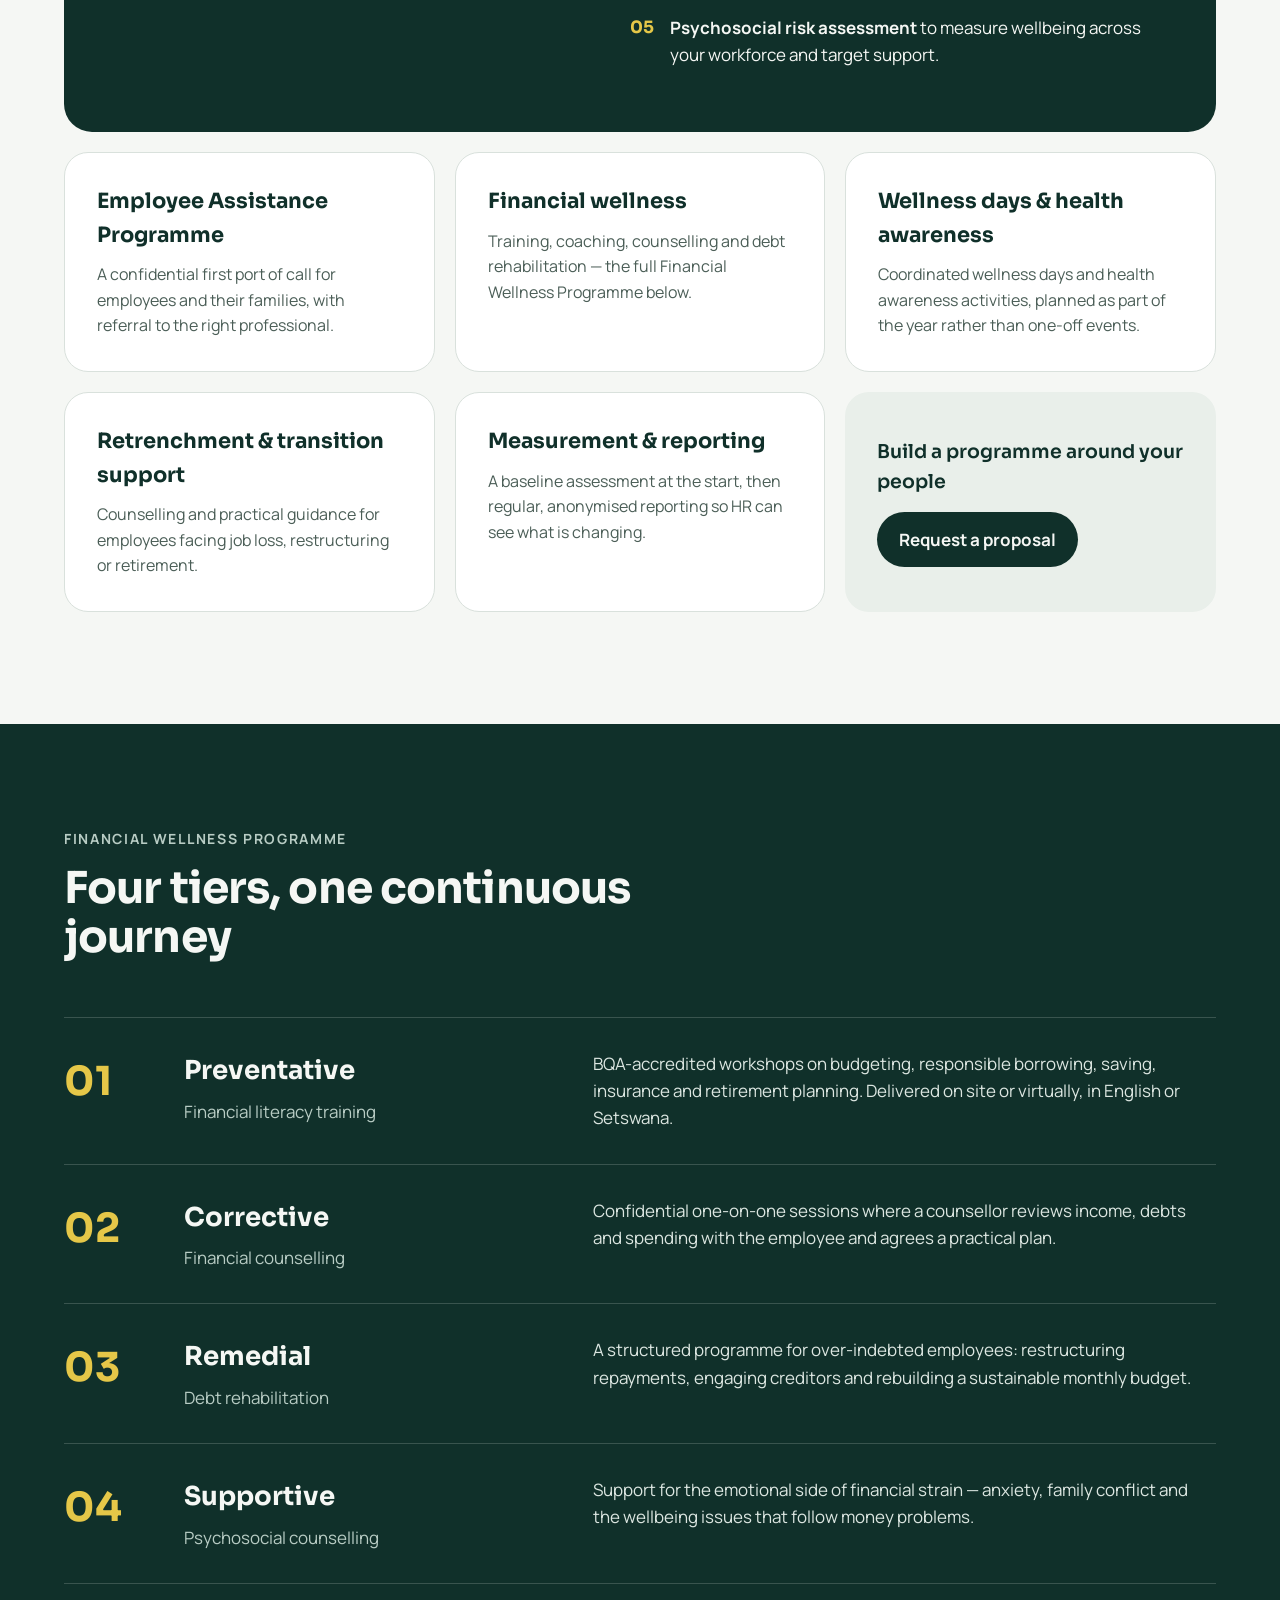
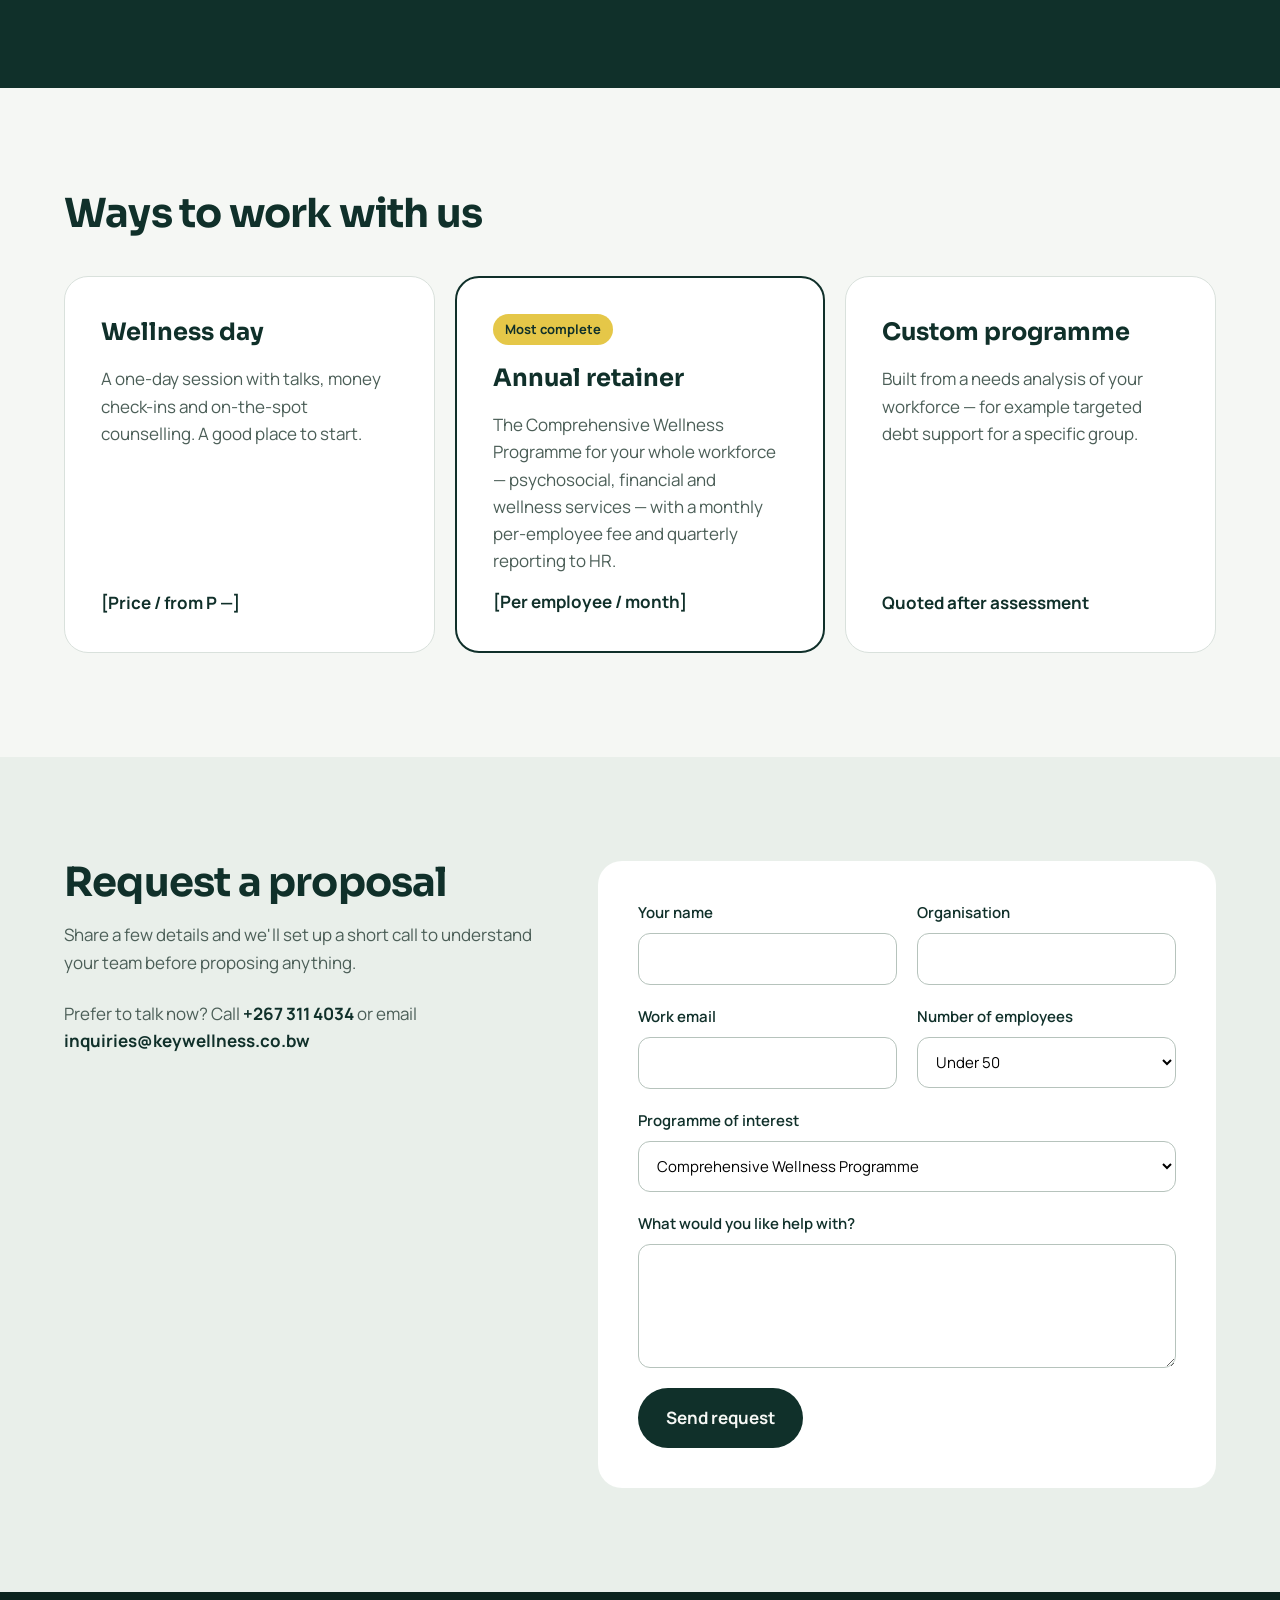
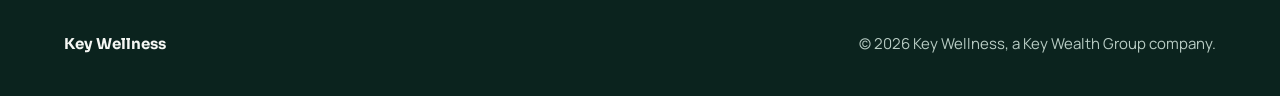
==== commit 5a56eff2: "Update contact number to +267 311 4034 Co-Authored-By: Claude Opus 5.5 <noreply@anthropic.com> Claud" ====
--- a/employers.html
+++ b/employers.html
@@ -166,7 +166,7 @@
 <div style="flex: 1 1 380px; min-width: 0">
 <h2 style="margin: 0 0 16px; font-family: Sora, sans-serif; font-size: 40px; line-height: 1.1; letter-spacing: -0.02em">Request a proposal</h2>
 <p style="margin: 0 0 24px; color: #4B5E57">Share a few details and we'll set up a short call to understand your team before proposing anything.</p>
-<p style="margin: 0; color: #4B5E57">Prefer to talk now? Call <strong style="color: #10302A">+267 311 0434</strong> or email <strong style="color: #10302A">inquiries@keywellness.co.bw</strong></p>
+<p style="margin: 0; color: #4B5E57">Prefer to talk now? Call <strong style="color: #10302A">+267 311 4034</strong> or email <strong style="color: #10302A">inquiries@keywellness.co.bw</strong></p>
 </div>
 <form style="flex: 1 1 520px; min-width: 0; background: #FFFFFF; border-radius: 24px; padding: 40px; display: flex; flex-direction: column; gap: 20px">
 <div style="display: flex; flex-wrap: wrap; gap: 20px">
